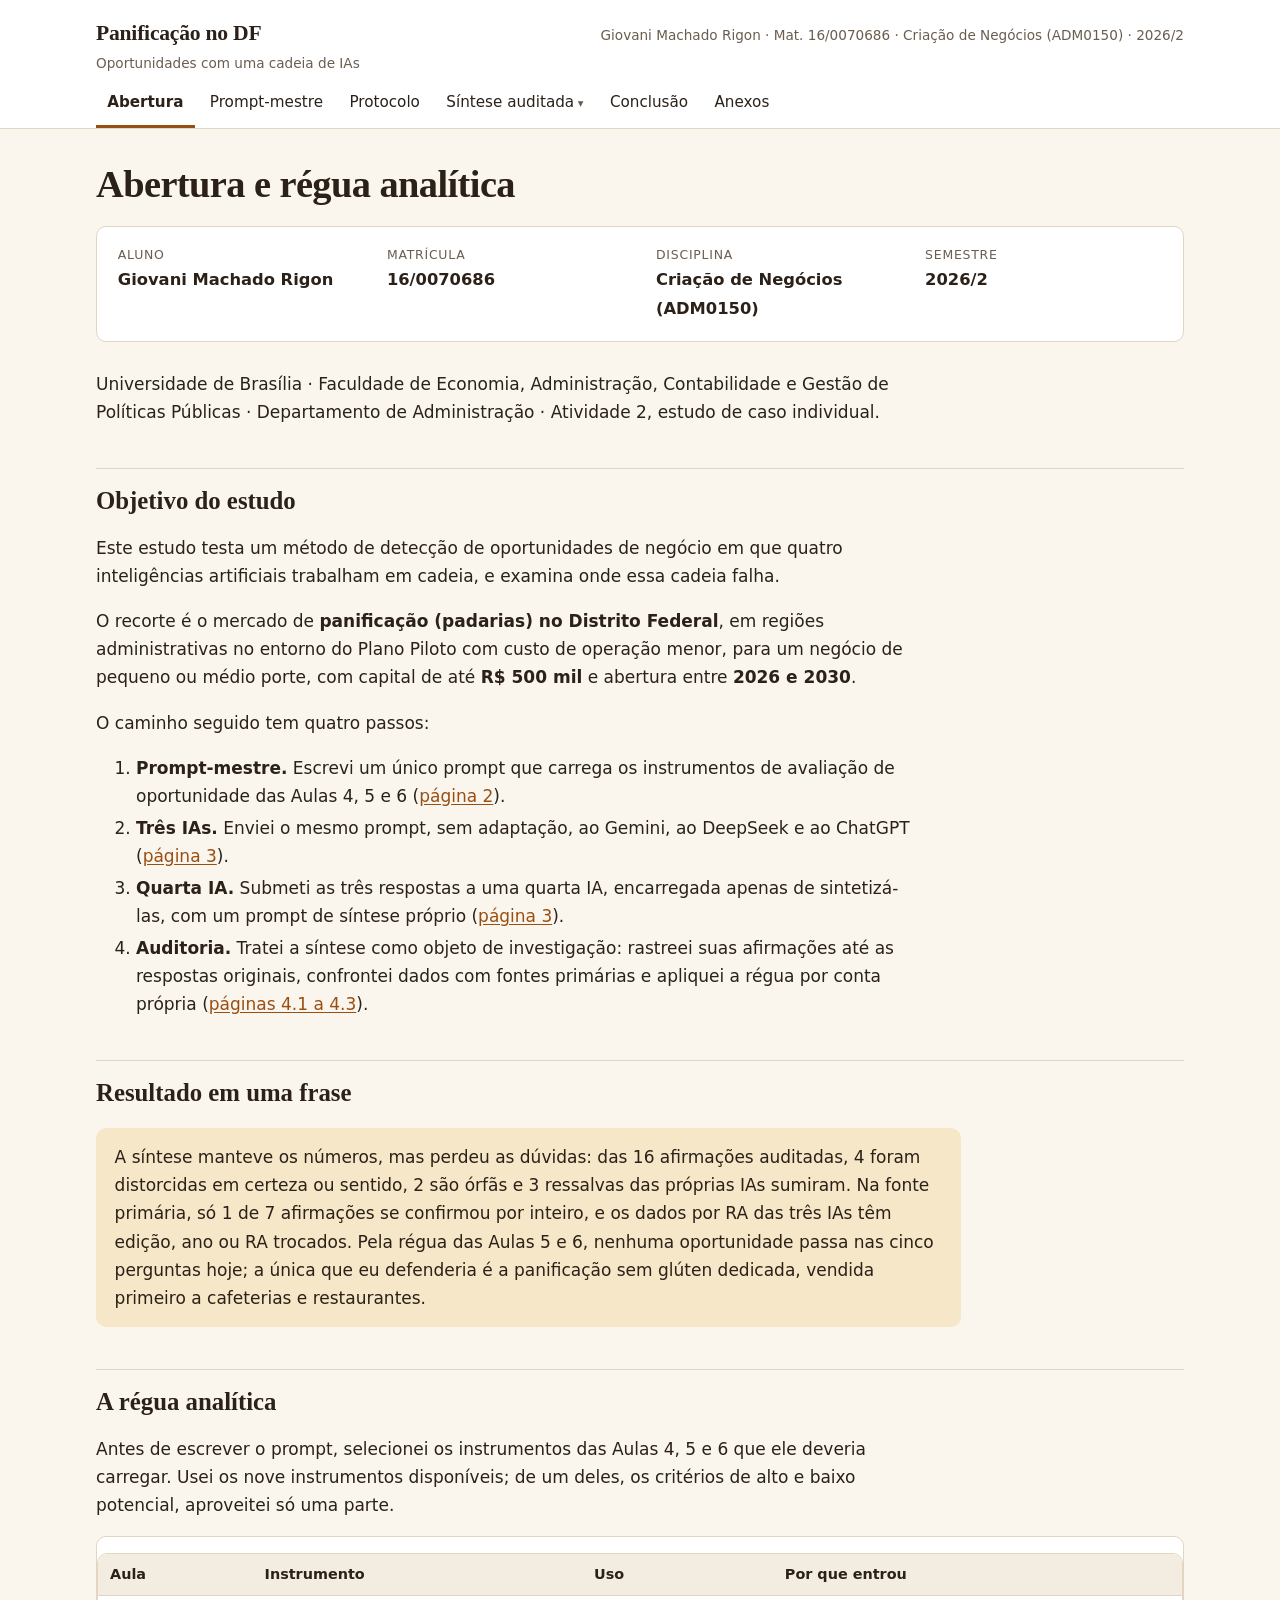
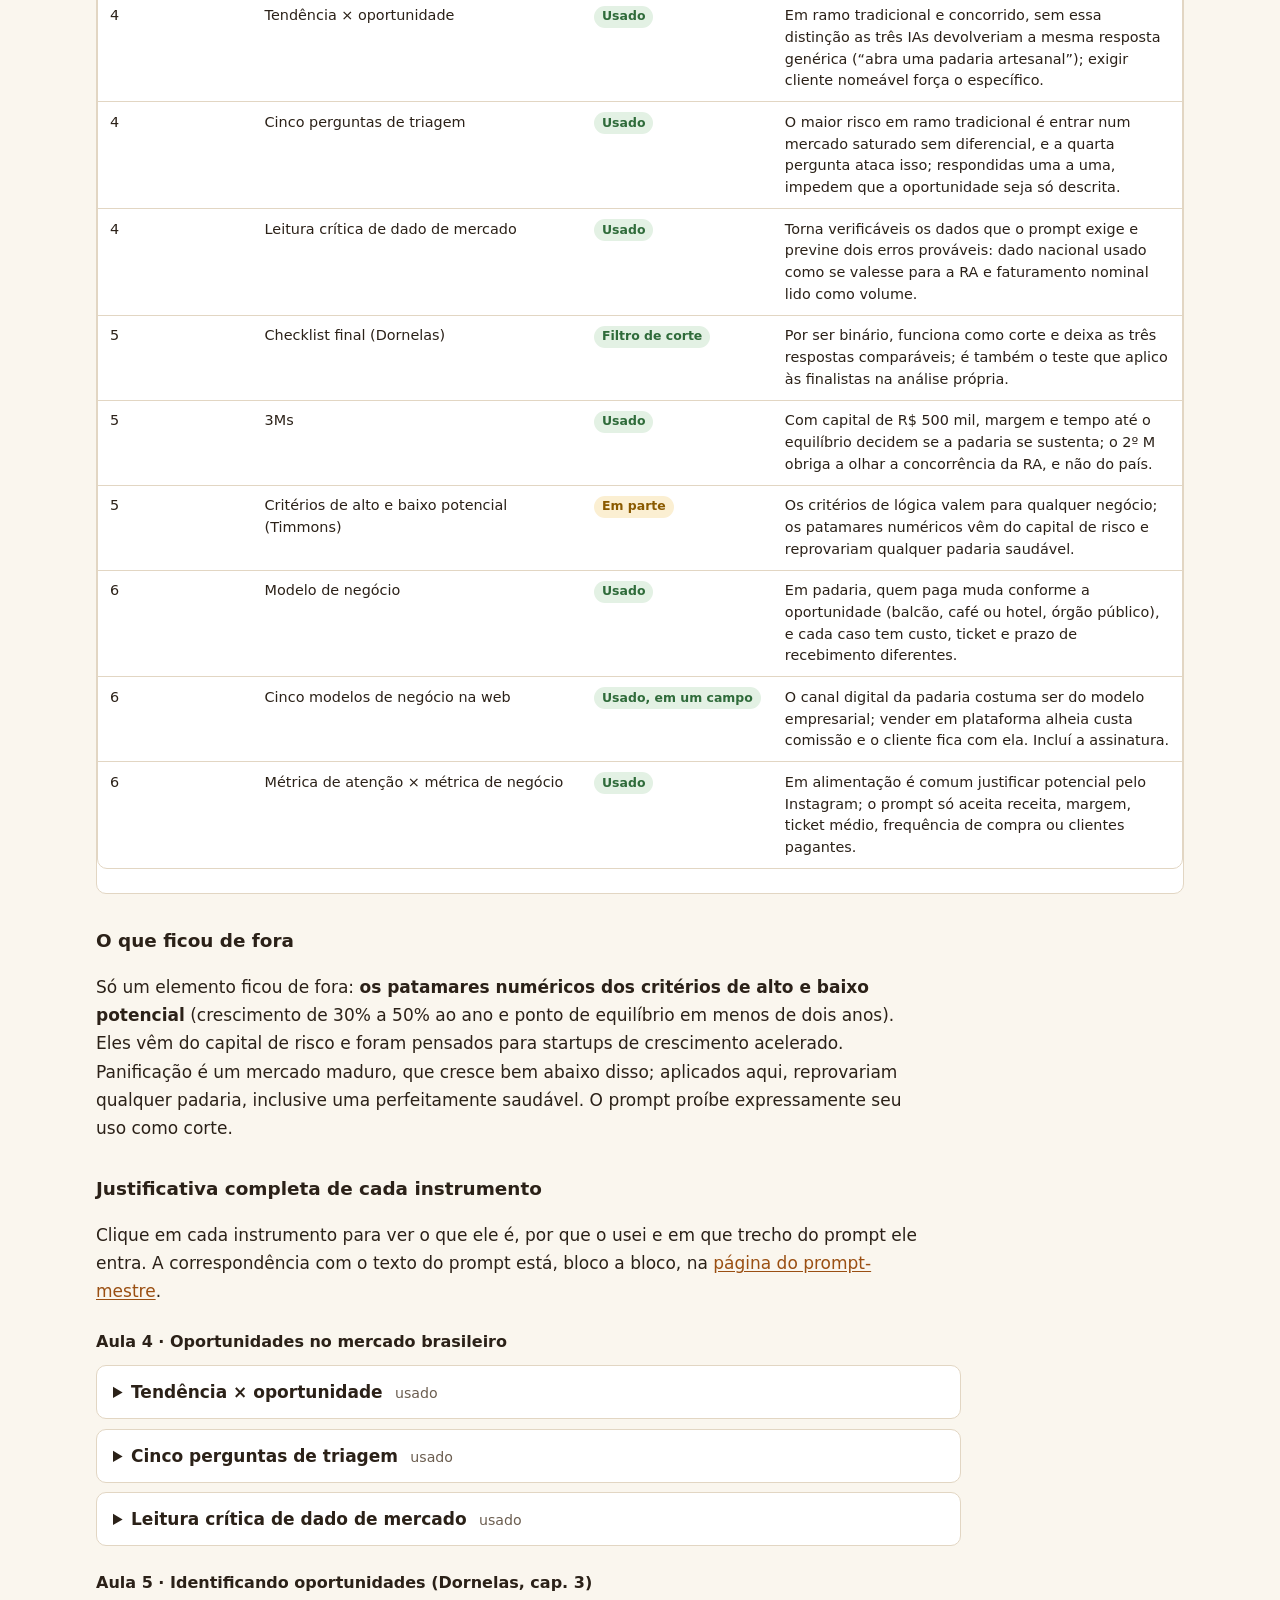
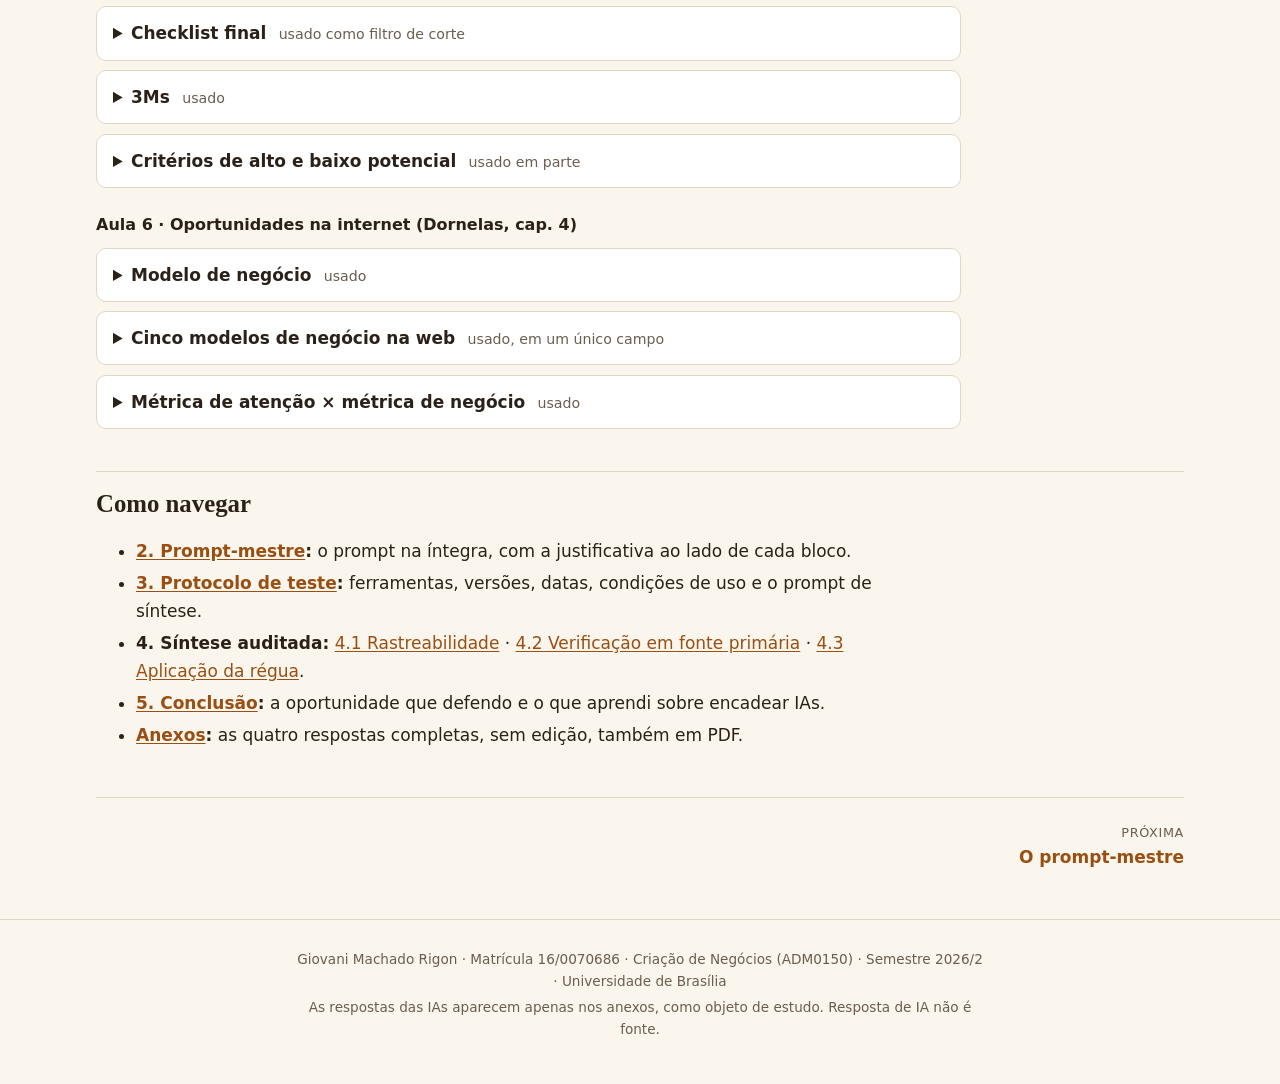
==== index.html @ 4f3c661a "Cria site do estudo de caso: panificação no DF com cadeia de IAs Site estático multipágina para GitH" ====
<!doctype html>
<html lang="pt-BR">
<head>
<meta charset="utf-8">
<meta name="viewport" content="width=device-width, initial-scale=1">
<title>Abertura e régua analítica · Panificação no DF</title>
<meta name="description" content="Estudo de caso de Criação de Negócios (UnB, 2026/2): detecção de oportunidades em panificação no DF com uma cadeia de quatro IAs e a auditoria da síntese.">
<link rel="icon" href="data:image/svg+xml,%3Csvg xmlns='http://www.w3.org/2000/svg' viewBox='0 0 32 32'%3E%3Cellipse cx='16' cy='18' rx='13' ry='9' fill='%23b5651d'/%3E%3Cpath d='M9 14l3 6M15 12l2 7M21 13l2 6' stroke='%23f6e7c8' stroke-width='2' stroke-linecap='round'/%3E%3C/svg%3E">
<link rel="stylesheet" href="assets/estilo.css">
</head>
<body class="main">
<a class="pular" href="#conteudo">Pular para o conteúdo</a>
<header class="topo">
  <div class="topo-in">
    <a class="marca" href="index.html">
      <span class="marca-t">Panificação no DF</span>
      <span class="marca-s">Oportunidades com uma cadeia de IAs</span>
    </a>
    <p class="id-aluno">Giovani Machado Rigon · Mat. 16/0070686 · Criação de Negócios (ADM0150) · 2026/2</p>
  </div>
  <details class="menu">
    <summary>Menu</summary>
    <nav aria-label="Seções do site"><ul><li><a href="index.html" class="ativo" aria-current="page">Abertura</a></li><li><a href="prompt-mestre.html">Prompt-mestre</a></li><li><a href="protocolo.html">Protocolo</a></li><li class="grupo"><span>Síntese auditada</span><ul><li><a href="auditoria-rastreabilidade.html">Rastreabilidade</a></li><li><a href="auditoria-verificacao.html">Fontes primárias</a></li><li><a href="auditoria-regua.html">Aplicação da régua</a></li></ul></li><li><a href="conclusao.html">Conclusão</a></li><li><a href="anexos.html">Anexos</a></li></ul></nav>
  </details>
  <nav class="menu-largo" aria-label="Seções do site"><ul><li><a href="index.html" class="ativo" aria-current="page">Abertura</a></li><li><a href="prompt-mestre.html">Prompt-mestre</a></li><li><a href="protocolo.html">Protocolo</a></li><li class="grupo"><span>Síntese auditada</span><ul><li><a href="auditoria-rastreabilidade.html">Rastreabilidade</a></li><li><a href="auditoria-verificacao.html">Fontes primárias</a></li><li><a href="auditoria-regua.html">Aplicação da régua</a></li></ul></li><li><a href="conclusao.html">Conclusão</a></li><li><a href="anexos.html">Anexos</a></li></ul></nav>
</header>
<main id="conteudo">
<article class="conteudo">
<h1>Abertura e régua analítica</h1>
<div class="ident">
<p>
<span>Aluno</span><strong>Giovani Machado Rigon</strong>
</p>
<p>
<span>Matrícula</span><strong>16/0070686</strong>
</p>
<p>
<span>Disciplina</span><strong>Criação de Negócios (ADM0150)</strong>
</p>
<p>
<span>Semestre</span><strong>2026/2</strong>
</p>
</div>
<p>Universidade de Brasília · Faculdade de Economia, Administração, Contabilidade e Gestão de Políticas Públicas · Departamento de Administração · Atividade 2, estudo de caso individual.</p>
<h2 id="objetivo-do-estudo">Objetivo do estudo</h2>
<p>Este estudo testa um método de detecção de oportunidades de negócio em que quatro inteligências artificiais trabalham em cadeia, e examina onde essa cadeia falha.</p>
<p>O recorte é o mercado de <strong>panificação (padarias) no Distrito Federal</strong>, em regiões administrativas no entorno do Plano Piloto com custo de operação menor, para um negócio de pequeno ou médio porte, com capital de até <strong>R$ 500 mil</strong> e abertura entre <strong>2026 e 2030</strong>.</p>
<p>O caminho seguido tem quatro passos:</p>
<ol type="1">
<li><strong>Prompt-mestre.</strong> Escrevi um único prompt que carrega os instrumentos de avaliação de oportunidade das Aulas 4, 5 e 6 (<a href="prompt-mestre.html">página 2</a>).</li>
<li><strong>Três IAs.</strong> Enviei o mesmo prompt, sem adaptação, ao Gemini, ao DeepSeek e ao ChatGPT (<a href="protocolo.html">página 3</a>).</li>
<li><strong>Quarta IA.</strong> Submeti as três respostas a uma quarta IA, encarregada apenas de sintetizá-las, com um prompt de síntese próprio (<a href="protocolo.html#prompt-de-síntese">página 3</a>).</li>
<li><strong>Auditoria.</strong> Tratei a síntese como objeto de investigação: rastreei suas afirmações até as respostas originais, confrontei dados com fontes primárias e apliquei a régua por conta própria (<a href="auditoria-rastreabilidade.html">páginas 4.1 a 4.3</a>).</li>
</ol>
<h2 id="resultado-em-uma-frase">Resultado em uma frase</h2>
<div class="caixa destaque">
<p>A síntese manteve os números, mas perdeu as dúvidas: das 16 afirmações auditadas, 4 foram distorcidas em certeza ou sentido, 2 são órfãs e 3 ressalvas das próprias IAs sumiram. Na fonte primária, só 1 de 7 afirmações se confirmou por inteiro, e os dados por RA das três IAs têm edição, ano ou RA trocados. Pela régua das Aulas 5 e 6, nenhuma oportunidade passa nas cinco perguntas hoje; a única que eu defenderia é a panificação sem glúten dedicada, vendida primeiro a cafeterias e restaurantes.</p>
</div>
<h2 id="a-régua-analítica">A régua analítica</h2>
<p>Antes de escrever o prompt, selecionei os instrumentos das Aulas 4, 5 e 6 que ele deveria carregar. Usei os nove instrumentos disponíveis; de um deles, os critérios de alto e baixo potencial, aproveitei só uma parte.</p>
<div class="tabela media">
<div class="tabela"><table>
<colgroup>
<col style="width: 15%" />
<col style="width: 32%" />
<col style="width: 12%" />
<col style="width: 40%" />
</colgroup>
<thead>
<tr class="header">
<th>Aula</th>
<th>Instrumento</th>
<th>Uso</th>
<th>Por que entrou</th>
</tr>
</thead>
<tbody>
<tr class="odd">
<td>4</td>
<td>Tendência × oportunidade</td>
<td><span class="selo ok">Usado</span></td>
<td>Em ramo tradicional e concorrido, sem essa distinção as três IAs devolveriam a mesma resposta genérica (“abra uma padaria artesanal”); exigir cliente nomeável força o específico.</td>
</tr>
<tr class="even">
<td>4</td>
<td>Cinco perguntas de triagem</td>
<td><span class="selo ok">Usado</span></td>
<td>O maior risco em ramo tradicional é entrar num mercado saturado sem diferencial, e a quarta pergunta ataca isso; respondidas uma a uma, impedem que a oportunidade seja só descrita.</td>
</tr>
<tr class="odd">
<td>4</td>
<td>Leitura crítica de dado de mercado</td>
<td><span class="selo ok">Usado</span></td>
<td>Torna verificáveis os dados que o prompt exige e previne dois erros prováveis: dado nacional usado como se valesse para a RA e faturamento nominal lido como volume.</td>
</tr>
<tr class="even">
<td>5</td>
<td>Checklist final (Dornelas)</td>
<td><span class="selo ok">Filtro de corte</span></td>
<td>Por ser binário, funciona como corte e deixa as três respostas comparáveis; é também o teste que aplico às finalistas na análise própria.</td>
</tr>
<tr class="odd">
<td>5</td>
<td>3Ms</td>
<td><span class="selo ok">Usado</span></td>
<td>Com capital de R$ 500 mil, margem e tempo até o equilíbrio decidem se a padaria se sustenta; o 2º M obriga a olhar a concorrência da RA, e não do país.</td>
</tr>
<tr class="even">
<td>5</td>
<td>Critérios de alto e baixo potencial (Timmons)</td>
<td><span class="selo warn">Em parte</span></td>
<td>Os critérios de lógica valem para qualquer negócio; os patamares numéricos vêm do capital de risco e reprovariam qualquer padaria saudável.</td>
</tr>
<tr class="odd">
<td>6</td>
<td>Modelo de negócio</td>
<td><span class="selo ok">Usado</span></td>
<td>Em padaria, quem paga muda conforme a oportunidade (balcão, café ou hotel, órgão público), e cada caso tem custo, ticket e prazo de recebimento diferentes.</td>
</tr>
<tr class="even">
<td>6</td>
<td>Cinco modelos de negócio na web</td>
<td><span class="selo ok">Usado, em um campo</span></td>
<td>O canal digital da padaria costuma ser do modelo empresarial; vender em plataforma alheia custa comissão e o cliente fica com ela. Incluí a assinatura.</td>
</tr>
<tr class="odd">
<td>6</td>
<td>Métrica de atenção × métrica de negócio</td>
<td><span class="selo ok">Usado</span></td>
<td>Em alimentação é comum justificar potencial pelo Instagram; o prompt só aceita receita, margem, ticket médio, frequência de compra ou clientes pagantes.</td>
</tr>
</tbody>
</table></div>
</div>
<h3 id="o-que-ficou-de-fora">O que ficou de fora</h3>
<p>Só um elemento ficou de fora: <strong>os patamares numéricos dos critérios de alto e baixo potencial</strong> (crescimento de 30% a 50% ao ano e ponto de equilíbrio em menos de dois anos). Eles vêm do capital de risco e foram pensados para startups de crescimento acelerado. Panificação é um mercado maduro, que cresce bem abaixo disso; aplicados aqui, reprovariam qualquer padaria, inclusive uma perfeitamente saudável. O prompt proíbe expressamente seu uso como corte.</p>
<h3 id="justificativa-completa-de-cada-instrumento">Justificativa completa de cada instrumento</h3>
<p>Clique em cada instrumento para ver o que ele é, por que o usei e em que trecho do prompt ele entra. A correspondência com o texto do prompt está, bloco a bloco, na <a href="prompt-mestre.html">página do prompt-mestre</a>.</p>
<h4 id="aula-4-oportunidades-no-mercado-brasileiro">Aula 4 · Oportunidades no mercado brasileiro</h4>
<details class="instr" id="tendencia">
<summary>
Tendência × oportunidade <small>usado</small>
</summary>
<div>
<p><strong>O que é.</strong> Tendência é uma direção geral do mercado, conhecida por todos e sem dono, como “cresce o consumo de pão artesanal”. Oportunidade é um problema concreto de um cliente identificável, que ele pagaria para resolver e que o negócio resolve melhor do que quem já o atende.</p>
<p><strong>Por que usei.</strong> Padaria é um ramo tradicional, com demanda conhecida e muita concorrência. Sem essa distinção, a tendência acaba apresentada como se fosse oportunidade, e as três IAs devolveriam a mesma resposta genérica: “abra uma padaria artesanal”. Exigir um cliente nomeável força cada resposta a sair do geral para o específico.</p>
<p><strong>Onde entra.</strong> Na variável “Definição de oportunidade”, no passo 4 do processo de pensamento crítico e na seção 1 do formato, que separa as tendências das oportunidades.</p>
</div>
</details>
<details class="instr" id="cinco-perguntas">
<summary>
Cinco perguntas de triagem <small>usado</small>
</summary>
<div>
<p><strong>O que é.</strong> Cinco perguntas para testar qualquer ideia:</p>
<ol type="1">
<li>Quem exatamente tem o problema?</li>
<li>Quanto ele dói?</li>
<li>Quem paga, e com que dinheiro?</li>
<li>Por que você, e não o concorrente já estabelecido?</li>
<li>Por que agora?</li>
</ol>
<p><strong>Por que usei.</strong> Em ramo tradicional, o maior risco é entrar num mercado saturado sem nada que diferencie o negócio, e a quarta pergunta ataca isso diretamente. Respondidas uma a uma, as perguntas também impedem que a oportunidade seja apenas descrita.</p>
<p><strong>Onde entra.</strong> Cada pergunta virou um campo fixo de cada oportunidade, com a mesma redação.</p>
</div>
</details>
<details class="instr" id="leitura-critica">
<summary>
Leitura crítica de dado de mercado <small>usado</small>
</summary>
<div>
<p><strong>O que é.</strong> O hábito de perguntar, diante de qualquer número, de onde ele veio, de quando é e o que exatamente mede.</p>
<p><strong>Por que usei.</strong> O prompt pede dados reais, e esse critério os torna verificáveis. Neste recorte há dois erros prováveis:</p>
<ul>
<li>usar um dado nacional da panificação como se valesse para uma região administrativa específica do DF;</li>
<li>ler crescimento de faturamento em reais como crescimento de vendas, sem descontar a inflação.</li>
</ul>
<p>Incluí também uma saída para quando não houver dado confiável: a IA deve escrever “SEM DADO” em vez de estimar.</p>
<p><strong>Onde entra.</strong> Nas Restrições Absolutas e no campo Evidências, cuja tabela exige fonte, ano, recorte geográfico e o que o número mede.</p>
</div>
</details>
<h4 id="aula-5-identificando-oportunidades-dornelas-cap.-3">Aula 5 · Identificando oportunidades (Dornelas, cap. 3)</h4>
<details class="instr" id="checklist">
<summary>
Checklist final <small>usado como filtro de corte</small>
</summary>
<div>
<p><strong>O que é.</strong> Cinco perguntas de sim ou não:</p>
<ol type="1">
<li>Existe um problema a resolver?</li>
<li>Existe produto ou serviço que o resolva?</li>
<li>Os clientes são identificáveis com clareza?</li>
<li>Há estratégia de vendas viável em custo e retorno?</li>
<li>A janela da oportunidade está aberta?</li>
</ol>
<p><strong>Por que usei.</strong> É o critério de corte do prompt. A oportunidade que falha em qualquer pergunta não entra. Por ser binário, deixa as três respostas comparáveis. É também o teste que aplico, por conta própria, às oportunidades finalistas na análise deste trabalho. A lista de descartadas permite ver o filtro funcionando.</p>
<p><strong>Onde entra.</strong> Na variável “Critérios de corte”, no item 5 das diretrizes e nas seções 2 e 3 do formato.</p>
</div>
</details>
<details class="instr" id="3ms">
<summary>
3Ms <small>usado</small>
</summary>
<div>
<p><strong>O que é.</strong> Roteiro de análise em três etapas:</p>
<ol type="1">
<li>Demanda de mercado: quem é o cliente e como alcançá-lo.</li>
<li>Tamanho e estrutura do mercado: tamanho, crescimento, concorrentes e barreiras de entrada.</li>
<li>Análise de margem: quanto sobra de cada venda e quando o negócio se paga.</li>
</ol>
<p><strong>Por que usei.</strong> Com capital limitado a R$ 500 mil para ponto comercial, reforma e equipamentos, a margem e o tempo até o ponto de equilíbrio decidem se a padaria se sustenta. A etapa de tamanho e estrutura obriga a olhar a concorrência na região escolhida, e não no país.</p>
<p><strong>Onde entra.</strong> Em três campos de cada oportunidade, identificados como 1º, 2º e 3º M.</p>
</div>
</details>
<details class="instr" id="timmons">
<summary>
Critérios de alto e baixo potencial <small>usado em parte</small>
</summary>
<div>
<p><strong>O que é.</strong> Tabela adaptada de Jeffry Timmons que separa oportunidades de alto e baixo potencial. Combina dois tipos de critério:</p>
<ul>
<li>De lógica: cliente identificado, concorrência ainda não consolidada, barreiras de entrada e capital necessário.</li>
<li>Patamares numéricos: crescimento de 30% a 50% ao ano e ponto de equilíbrio em menos de dois anos.</li>
</ul>
<p><strong>Por que usei só uma parte.</strong> Os patamares numéricos vêm do capital de risco e foram pensados para startups de crescimento acelerado. Panificação é um mercado maduro, que cresce bem abaixo disso. Aplicados aqui, reprovariam qualquer padaria, inclusive uma perfeitamente saudável. Mantive os critérios de lógica, que valem para qualquer negócio. Os patamares numéricos são o único elemento que deixei de fora, e o prompt proíbe expressamente seu uso como corte.</p>
<p><strong>Onde entra.</strong> Na variável “Critérios de potencial”.</p>
</div>
</details>
<h4 id="aula-6-oportunidades-na-internet-dornelas-cap.-4">Aula 6 · Oportunidades na internet (Dornelas, cap. 4)</h4>
<details class="instr" id="modelo-negocio">
<summary>
Modelo de negócio <small>usado</small>
</summary>
<div>
<p><strong>O que é.</strong> A descrição de como a empresa gera receita e de quais custos e investimentos isso exige.</p>
<p><strong>Por que usei.</strong> Em padaria, quem paga muda conforme a oportunidade. Pode ser o consumidor no balcão, um café ou hotel que compra para revender (venda entre empresas, ou B2B) ou um órgão público por contrato. Cada caso tem custo, ticket e prazo de recebimento diferentes. Exigir quem paga, por quê e a que custo impede que a oportunidade fique só na ideia.</p>
<p><strong>Onde entra.</strong> Campo próprio em cada oportunidade.</p>
</div>
</details>
<details class="instr" id="modelos-web">
<summary>
Cinco modelos de negócio na web <small>usado, em um único campo</small>
</summary>
<div>
<p><strong>O que é.</strong> Classificação das formas de ganhar dinheiro na internet: intermediação, propaganda, mercado virtual, empresarial e redes sociais. No modelo empresarial, um negócio do mundo físico usa a internet para vender mais ou gastar menos, como o restaurante que entra num aplicativo de entrega ou a pequena empresa que vende pelo WhatsApp.</p>
<p><strong>Por que usei.</strong> Padaria é negócio físico, mas quase sempre tem canal digital, e esse canal costuma ser do modelo empresarial. Vender dentro da plataforma de outra empresa tem dois custos: a comissão sobre cada pedido e o fato de o cliente pertencer à plataforma, não à loja. Por isso o campo pede a comissão e quem fica com o cliente. Incluí também a assinatura como opção, por exemplo entrega recorrente de pão ou café da manhã, por ser um modelo que a classificação original não previa.</p>
<p><strong>Onde entra.</strong> No campo “Canal digital”, que aceita “não se aplica” quando não houver componente digital.</p>
</div>
</details>
<details class="instr" id="metrica">
<summary>
Métrica de atenção × métrica de negócio <small>usado</small>
</summary>
<div>
<p><strong>O que é.</strong> A diferença entre medir atenção (visitas, seguidores, curtidas) e medir negócio (receita, custo, lucro). A atenção só importa quando se converte em receita.</p>
<p><strong>Por que usei.</strong> Em alimentação é comum justificar o potencial de um negócio pelo sucesso no Instagram. O prompt proíbe esse argumento e só aceita receita, margem, ticket médio, frequência de compra ou clientes pagantes. Se alguma IA usar o argumento mesmo assim, isso será registrado como achado na auditoria.</p>
<p><strong>Onde entra.</strong> Em uma linha das Restrições Absolutas.</p>
</div>
</details>
<h2 id="como-navegar">Como navegar</h2>
<ul>
<li><strong><a href="prompt-mestre.html">2. Prompt-mestre</a>:</strong> o prompt na íntegra, com a justificativa ao lado de cada bloco.</li>
<li><strong><a href="protocolo.html">3. Protocolo de teste</a>:</strong> ferramentas, versões, datas, condições de uso e o prompt de síntese.</li>
<li><strong>4. Síntese auditada:</strong> <a href="auditoria-rastreabilidade.html">4.1 Rastreabilidade</a> · <a href="auditoria-verificacao.html">4.2 Verificação em fonte primária</a> · <a href="auditoria-regua.html">4.3 Aplicação da régua</a>.</li>
<li><strong><a href="conclusao.html">5. Conclusão</a>:</strong> a oportunidade que defendo e o que aprendi sobre encadear IAs.</li>
<li><strong><a href="anexos.html">Anexos</a>:</strong> as quatro respostas completas, sem edição, também em PDF.</li>
</ul>

</article>
<nav class="pager" aria-label="Paginação"><span></span><a class="prox" href="prompt-mestre.html"><small>Próxima</small>O prompt-mestre</a></nav>
</main>
<footer class="rodape">
  <p>Giovani Machado Rigon · Matrícula 16/0070686 · Criação de Negócios (ADM0150) · Semestre 2026/2 · Universidade de Brasília</p>
  <p>As respostas das IAs aparecem apenas nos anexos, como objeto de estudo. Resposta de IA não é fonte.</p>
</footer>
</body>
</html>
---- assets/estilo.css ----
:root {
  --bg: #faf6ee;
  --surface: #ffffff;
  --surface-2: #f3ece0;
  --text: #2b2118;
  --muted: #6b5d4f;
  --line: #e2d6c3;
  --accent: #9a4f12;
  --accent-soft: #f6e7c8;
  --ok: #2f6b3a;
  --ok-bg: #e3f1e4;
  --warn: #8a5a00;
  --warn-bg: #fbefd2;
  --bad: #9b2c2c;
  --bad-bg: #f8e1df;
  --info: #31507a;
  --info-bg: #e2eaf5;
  --mark: #ffe58a;
  --code-bg: #f5efe4;
  --radius: 10px;
  --font: system-ui, -apple-system, "Segoe UI", Roboto, "Helvetica Neue", Arial, sans-serif;
  --serif: Georgia, "Iowan Old Style", "Times New Roman", serif;
  --mono: ui-monospace, "SFMono-Regular", Menlo, Consolas, "Liberation Mono", monospace;
  color-scheme: light;
}

@media (prefers-color-scheme: dark) {
  :root:not([data-theme="light"]) {
    --bg: #1b1713;
    --surface: #241f1a;
    --surface-2: #2d2721;
    --text: #efe7da;
    --muted: #b6a896;
    --line: #3e362d;
    --accent: #e3a35f;
    --accent-soft: #3a2c1c;
    --ok: #8fd19b;
    --ok-bg: #1f3324;
    --warn: #f1c46b;
    --warn-bg: #3a2f17;
    --bad: #f0a097;
    --bad-bg: #3b2220;
    --info: #9fbbe6;
    --info-bg: #1f2a3b;
    --mark: #6b5a12;
    --code-bg: #211c17;
    color-scheme: dark;
  }
}
:root[data-theme="dark"] {
  --bg: #1b1713; --surface: #241f1a; --surface-2: #2d2721; --text: #efe7da; --muted: #b6a896;
  --line: #3e362d; --accent: #e3a35f; --accent-soft: #3a2c1c; --ok: #8fd19b; --ok-bg: #1f3324;
  --warn: #f1c46b; --warn-bg: #3a2f17; --bad: #f0a097; --bad-bg: #3b2220; --info: #9fbbe6;
  --info-bg: #1f2a3b; --mark: #6b5a12; --code-bg: #211c17; color-scheme: dark;
}

* { box-sizing: border-box; }
html { -webkit-text-size-adjust: 100%; }
body {
  margin: 0;
  background: var(--bg);
  color: var(--text);
  font: 17px/1.65 var(--font);
  overflow-x: hidden;
}
a { color: var(--accent); text-underline-offset: 2px; }
a:hover { text-decoration-thickness: 2px; }

.pular { position: absolute; left: -999px; top: 0; background: var(--accent); color: #fff; padding: .5rem 1rem; z-index: 10; }
.pular:focus { left: 1rem; }

/* Cabeçalho */
.topo { background: var(--surface); border-bottom: 1px solid var(--line); }
.topo-in {
  max-width: 1120px; margin: 0 auto; padding: 1rem 16px .4rem;
  display: flex; flex-wrap: wrap; align-items: baseline; justify-content: space-between; gap: .3rem 1.5rem;
}
.marca { text-decoration: none; color: var(--text); display: flex; flex-direction: column; }
.marca-t { font-family: var(--serif); font-size: 1.35rem; font-weight: 700; letter-spacing: -.01em; }
.marca-s { color: var(--muted); font-size: .85rem; }
.id-aluno { margin: 0; color: var(--muted); font-size: .85rem; }

.menu-largo ul, .menu ul { list-style: none; margin: 0; padding: 0; }
.menu-largo { max-width: 1120px; margin: 0 auto; padding: 0 16px; }
.menu-largo > ul { display: flex; flex-wrap: wrap; gap: 0 .25rem; }
.menu-largo > ul > li { position: relative; }
.menu-largo a, .menu-largo .grupo > span {
  display: block; padding: .6rem .7rem; text-decoration: none; color: var(--text);
  font-size: .95rem; border-bottom: 3px solid transparent; cursor: default;
}
.menu-largo a { cursor: pointer; }
.menu-largo a:hover { color: var(--accent); }
.menu-largo a.ativo, .menu-largo .grupo.ativo > span { border-bottom-color: var(--accent); font-weight: 600; }
.menu-largo .grupo > span::after { content: " ▾"; font-size: .75em; color: var(--muted); }
.menu-largo .grupo ul {
  display: none; position: absolute; left: 0; top: 100%; z-index: 5; min-width: 15rem;
  background: var(--surface); border: 1px solid var(--line); border-radius: var(--radius);
  box-shadow: 0 8px 24px rgba(0,0,0,.12); padding: .3rem 0;
}
.menu-largo .grupo:hover ul, .menu-largo .grupo:focus-within ul { display: block; }
.menu-largo .grupo ul a { border-bottom: 0; padding: .5rem 1rem; }
.menu-largo .grupo ul a.ativo { background: var(--accent-soft); }

.menu { display: none; max-width: 1120px; margin: 0 auto; padding: 0 16px .6rem; }
.menu summary { cursor: pointer; font-weight: 600; padding: .4rem 0; color: var(--accent); }
.menu a, .menu .grupo > span { display: block; padding: .45rem 0; text-decoration: none; color: var(--text); }
.menu .grupo > span { color: var(--muted); font-size: .85rem; text-transform: uppercase; letter-spacing: .05em; padding-top: .8rem; }
.menu .grupo ul { padding-left: 1rem; border-left: 2px solid var(--line); }
.menu a.ativo { color: var(--accent); font-weight: 700; }

@media (max-width: 820px) {
  .menu-largo { display: none; }
  .menu { display: block; }
}

/* Conteúdo */
main { max-width: 1120px; margin: 0 auto; padding: 2rem 16px 3rem; }
.conteudo h1 {
  font-family: var(--serif); font-size: clamp(1.7rem, 4vw, 2.4rem); line-height: 1.2;
  margin: 0 0 1.2rem; letter-spacing: -.015em;
}
.conteudo h2 {
  font-family: var(--serif); font-size: 1.55rem; line-height: 1.3; margin: 2.6rem 0 .8rem;
  padding-top: 1rem; border-top: 1px solid var(--line);
}
.conteudo h3 { font-size: 1.15rem; margin: 2rem 0 .6rem; }
.conteudo h4 { font-size: 1rem; margin: 1.5rem 0 .4rem; }
.conteudo p, .conteudo ul, .conteudo ol, .conteudo dl { max-width: 76ch; }
.conteudo li { margin: .25rem 0; }
.conteudo blockquote {
  margin: 1.2rem 0; padding: .8rem 1.1rem; border-left: 4px solid var(--accent);
  background: var(--surface-2); border-radius: 0 var(--radius) var(--radius) 0; max-width: 76ch;
}
.conteudo blockquote p { margin: .3rem 0; }
code { font-family: var(--mono); font-size: .88em; background: var(--code-bg); padding: .1em .3em; border-radius: 4px; }
hr { border: 0; border-top: 1px solid var(--line); margin: 2rem 0; }

.lede { font-size: 1.12rem; color: var(--text); max-width: 76ch; }

/* Cartão de identificação */
.ident {
  background: var(--surface); border: 1px solid var(--line); border-radius: var(--radius);
  padding: 1.1rem 1.3rem; margin: 0 0 1.8rem; display: grid; gap: .2rem 2rem;
  grid-template-columns: repeat(auto-fit, minmax(210px, 1fr));
}
.ident p { margin: 0; }
.ident span { display: block; font-size: .78rem; text-transform: uppercase; letter-spacing: .06em; color: var(--muted); }
.ident strong { font-size: 1.02rem; }

/* Cartões de números */
.numeros { display: grid; gap: .8rem; grid-template-columns: repeat(auto-fit, minmax(160px, 1fr)); margin: 1.2rem 0 1.6rem; }
.numeros > div { background: var(--surface); border: 1px solid var(--line); border-radius: var(--radius); padding: .8rem 1rem; }
.numeros p { margin: 0; max-width: none; }
.numeros p:first-child { font-family: var(--serif); font-size: 1.9rem; font-weight: 700; line-height: 1.1; }
.numeros p:last-child { color: var(--muted); font-size: .88rem; line-height: 1.35; margin-top: .25rem; }
.numeros .ok p:first-child { color: var(--ok); }
.numeros .warn p:first-child { color: var(--warn); }
.numeros .bad p:first-child { color: var(--bad); }
.numeros .info p:first-child { color: var(--info); }

/* Tabelas */
.tabela { overflow-x: auto; margin: 1rem 0 1.5rem; border: 1px solid var(--line); border-radius: var(--radius); background: var(--surface); }
table { border-collapse: collapse; width: 100%; font-size: .9rem; line-height: 1.5; }
th, td { text-align: left; vertical-align: top; padding: .6rem .75rem; border-bottom: 1px solid var(--line); }
th { background: var(--surface-2); font-weight: 600; }
tbody tr:last-child td { border-bottom: 0; }
td p { margin: 0; }
.larga table { min-width: 860px; }
.media table { min-width: 640px; }

/* Selos */
.selo { display: inline-block; font-size: .78rem; font-weight: 600; padding: .1rem .5rem; border-radius: 999px; white-space: nowrap; }
.selo.ok { color: var(--ok); background: var(--ok-bg); }
.selo.warn { color: var(--warn); background: var(--warn-bg); }
.selo.bad { color: var(--bad); background: var(--bad-bg); }
.selo.info { color: var(--info); background: var(--info-bg); }

/* Caixas */
.caixa { border-radius: var(--radius); padding: .9rem 1.1rem; margin: 1.2rem 0; border: 1px solid var(--line); background: var(--surface); max-width: 80ch; }
.caixa > :first-child { margin-top: 0; }
.caixa > :last-child { margin-bottom: 0; }
.caixa.destaque { background: var(--accent-soft); border-color: transparent; }
.caixa.aviso { background: var(--warn-bg); border-color: transparent; }

mark.pendente { background: var(--mark); color: inherit; padding: .05em .3em; border-radius: 3px; font-weight: 600; }

/* Régua */
details.instr { background: var(--surface); border: 1px solid var(--line); border-radius: var(--radius); margin: .6rem 0; max-width: 80ch; }
details.instr summary { cursor: pointer; padding: .75rem 1rem; font-weight: 600; }
details.instr summary small { font-weight: 400; color: var(--muted); margin-left: .4rem; }
details.instr > div { padding: 0 1rem .8rem; }
details.instr[open] summary { border-bottom: 1px solid var(--line); margin-bottom: .6rem; }

/* Blocos do prompt */
.bloco {
  display: grid; grid-template-columns: minmax(0, 1.15fr) minmax(0, 1fr); gap: 0;
  border: 1px solid var(--line); border-radius: var(--radius); background: var(--surface);
  margin: 1.4rem 0; overflow: hidden;
}
.bloco-prompt { background: var(--code-bg); border-right: 1px solid var(--line); min-width: 0; }
.bloco-prompt pre { margin: 0; }
.bloco-just { padding: 1rem 1.2rem; font-size: .95rem; min-width: 0; }
.bloco-just > :first-child { margin-top: 0; }
.bloco-just h3 { margin-top: 0; font-size: 1.05rem; }
.bloco-just p, .bloco-just ul { max-width: none; }
.bloco-just .tag { display: inline-block; font-size: .75rem; font-weight: 700; text-transform: uppercase; letter-spacing: .05em; color: var(--accent); margin-bottom: .2rem; }
@media (max-width: 900px) {
  .bloco { grid-template-columns: 1fr; }
  .bloco-prompt { border-right: 0; border-bottom: 1px solid var(--line); }
}
pre.prompt, .bloco-prompt pre, pre.anexo-bruto {
  font-family: var(--mono); font-size: .82rem; line-height: 1.55; white-space: pre-wrap; word-wrap: break-word;
  overflow-wrap: anywhere; padding: 1rem 1.1rem; color: var(--text);
}
pre.prompt { background: var(--code-bg); border: 1px solid var(--line); border-radius: var(--radius); }
.bloco-prompt pre.prompt { border: 0; border-radius: 0; }
pre code { background: none; padding: 0; font-size: inherit; border-radius: 0; }
div.sourceCode, pre.sourceCode { margin: 0; background: transparent; }

/* Anexos */
pre.anexo-bruto { background: var(--surface); border: 1px solid var(--line); border-radius: var(--radius); font-size: .84rem; }
.nota-anexo { background: var(--info-bg); color: var(--text); padding: .7rem 1rem; border-radius: var(--radius); font-size: .92rem; }
.anexo-doc { background: var(--surface); border: 1px solid var(--line); border-radius: var(--radius); padding: .5rem 1.3rem 1.2rem; }
.anexo-doc h1 { font-size: 1.5rem; margin-top: 1rem; }
.lista-anexos { list-style: none; padding: 0; display: grid; gap: .7rem; max-width: 80ch; }
.lista-anexos li { background: var(--surface); border: 1px solid var(--line); border-radius: var(--radius); padding: .8rem 1rem; margin: 0; }
.lista-anexos li a { font-weight: 600; }
.lista-anexos li span { display: block; color: var(--muted); font-size: .9rem; }

/* Paginação e rodapé */
.pager { display: flex; justify-content: space-between; gap: 1rem; margin-top: 3rem; padding-top: 1.5rem; border-top: 1px solid var(--line); }
.pager a { text-decoration: none; display: flex; flex-direction: column; max-width: 48%; font-weight: 600; }
.pager a small { color: var(--muted); font-weight: 400; font-size: .8rem; text-transform: uppercase; letter-spacing: .05em; }
.pager .prox { text-align: right; margin-left: auto; }
.rodape { border-top: 1px solid var(--line); color: var(--muted); font-size: .85rem; padding: 1.5rem 16px 2.5rem; text-align: center; }
.rodape p { margin: .2rem auto; max-width: 80ch; }

@media print {
  .topo nav, .menu, .pager, .pular { display: none !important; }
  body { background: #fff; color: #000; font-size: 11pt; }
  .tabela { overflow: visible; border: 0; }
  .larga table, .media table { min-width: 0; }
}
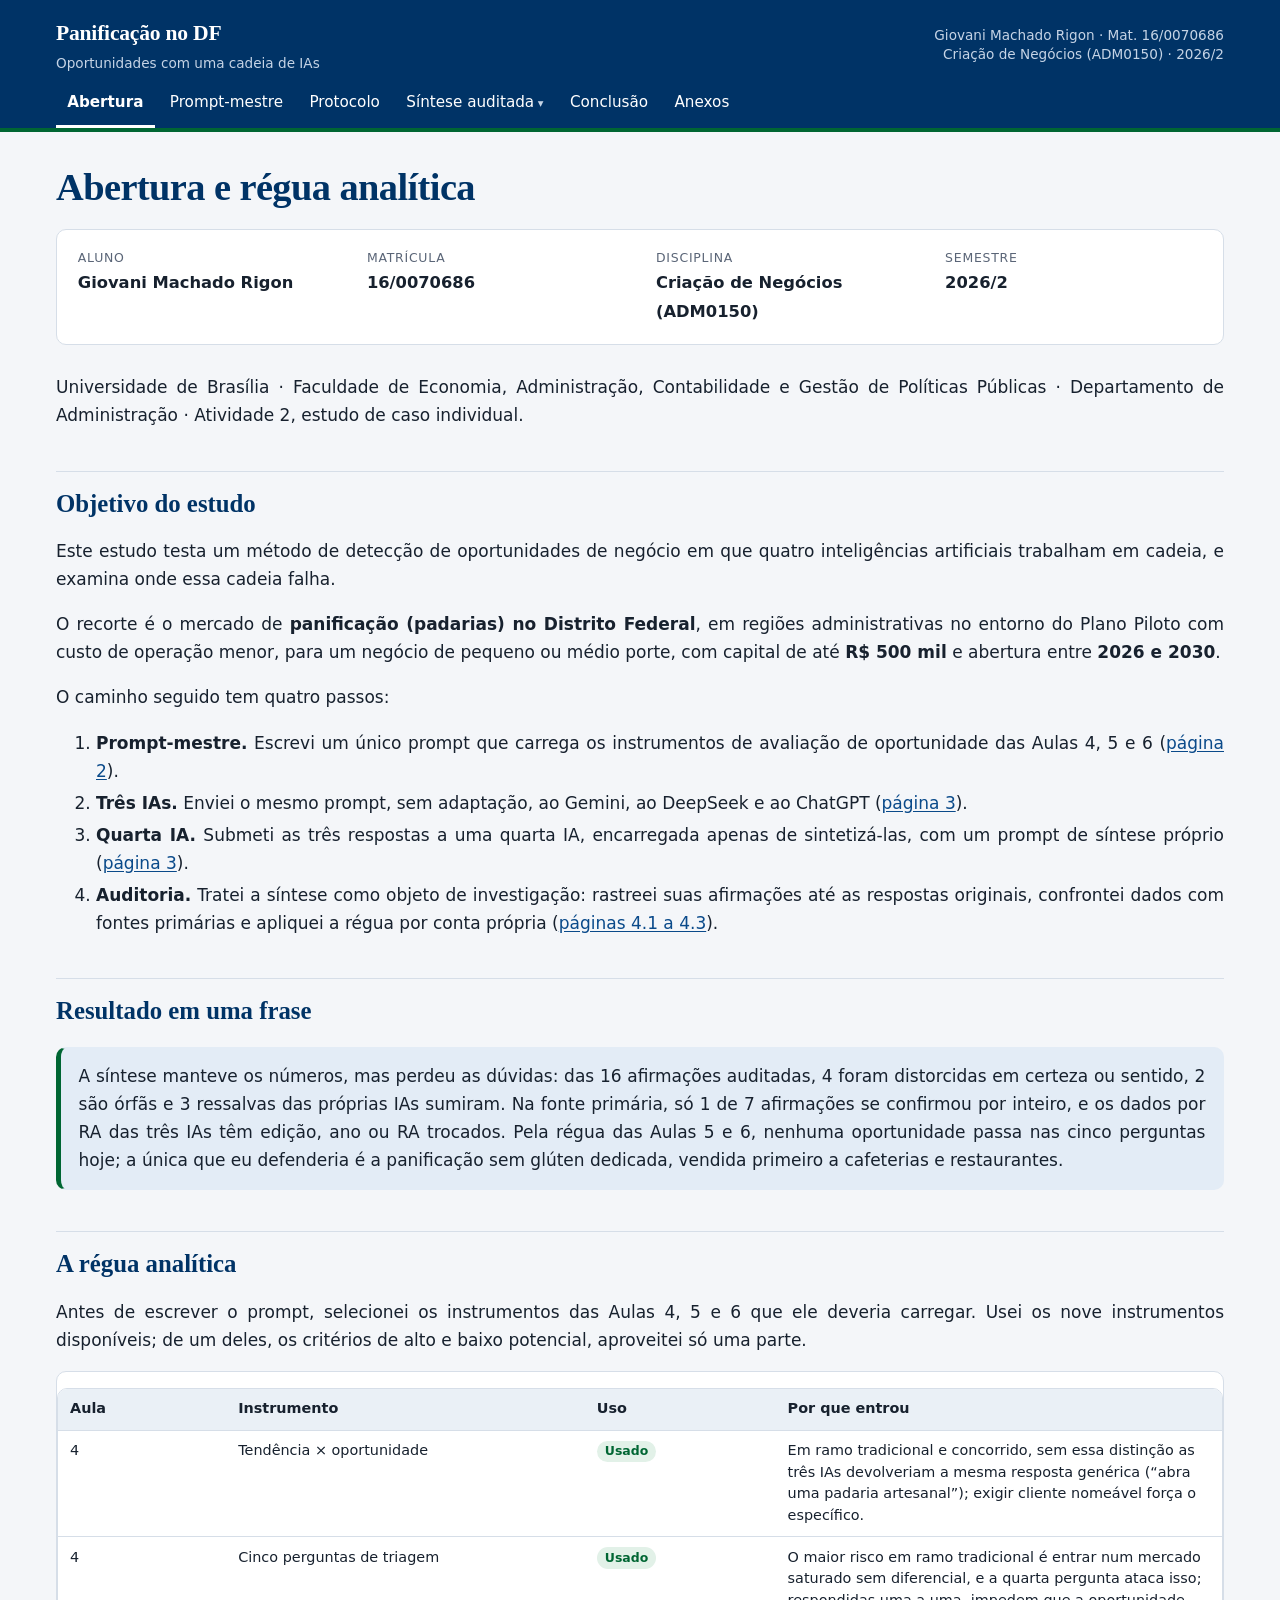
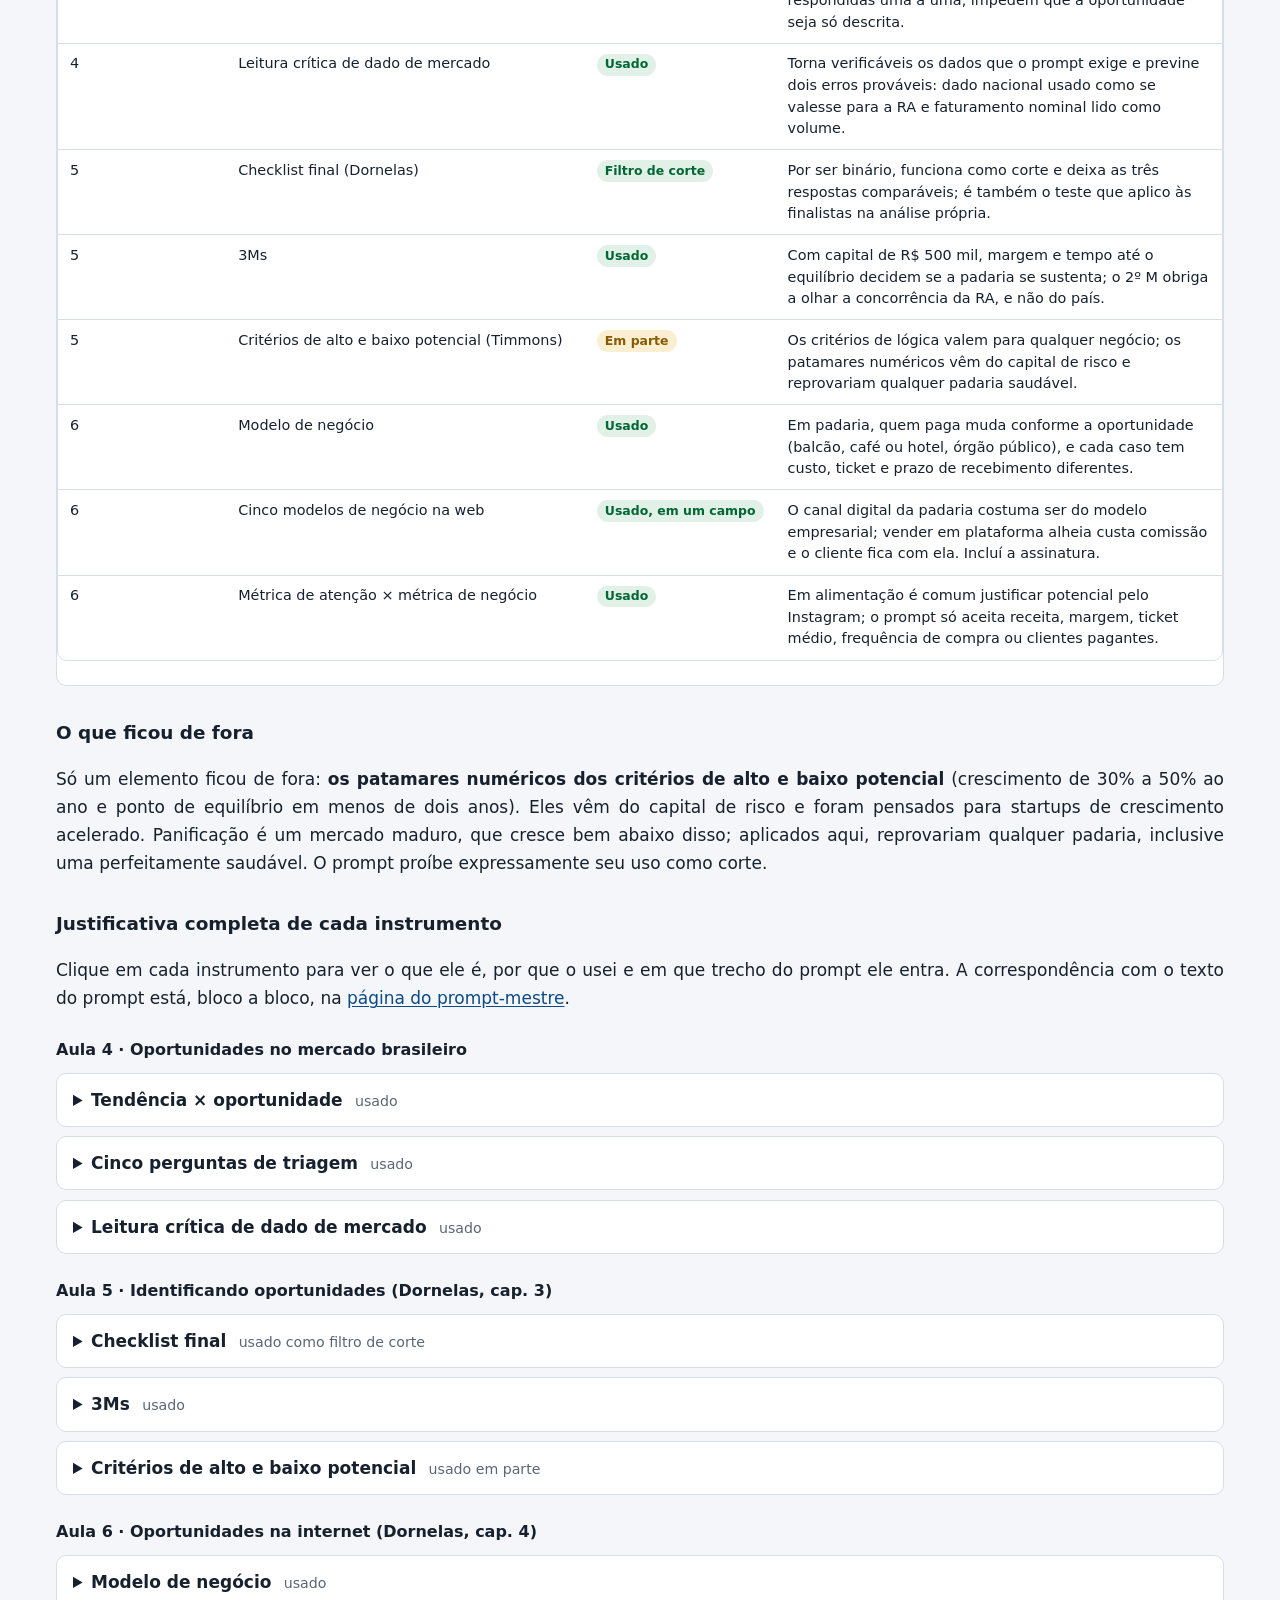
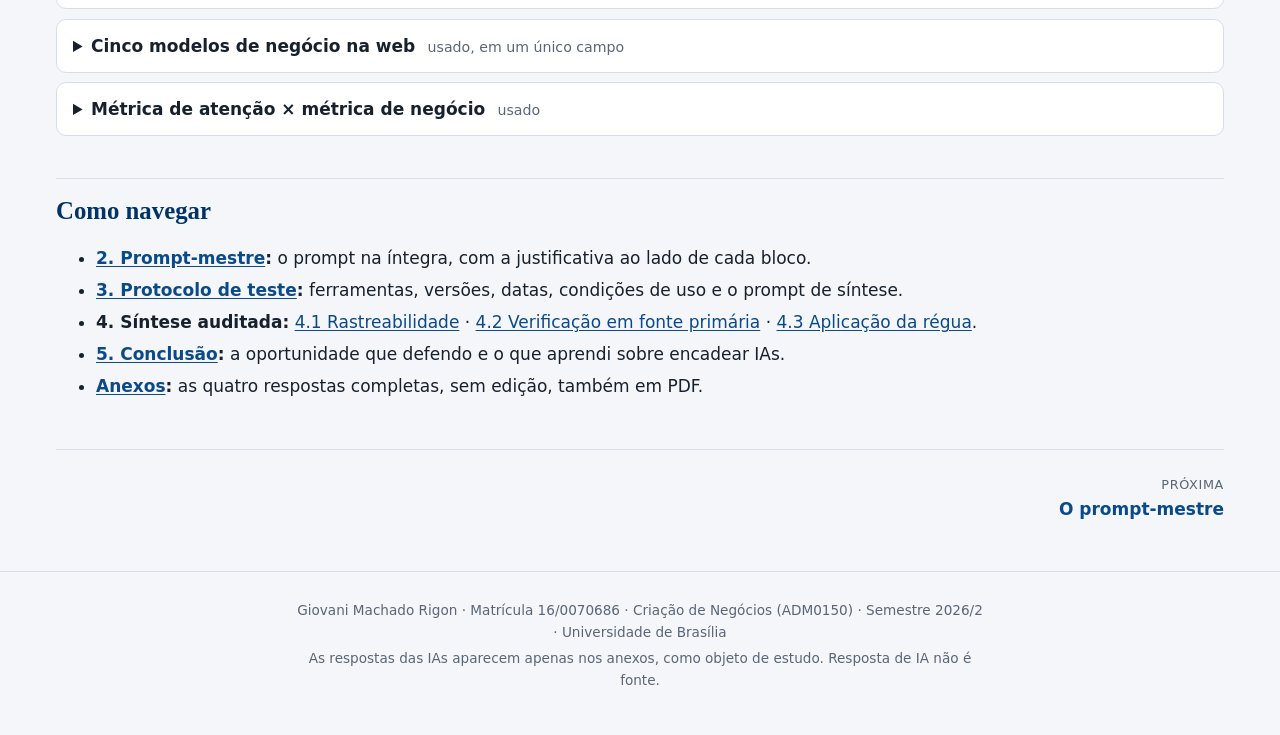
==== commit abb2aa2e: "Aplica a paleta da UnB, texto justificado em largura total e espaço para a logo Cabeçalho em azul Un" ====
--- a/index.html
+++ b/index.html
@@ -5,7 +5,7 @@
 <meta name="viewport" content="width=device-width, initial-scale=1">
 <title>Abertura e régua analítica · Panificação no DF</title>
 <meta name="description" content="Estudo de caso de Criação de Negócios (UnB, 2026/2): detecção de oportunidades em panificação no DF com uma cadeia de quatro IAs e a auditoria da síntese.">
-<link rel="icon" href="data:image/svg+xml,%3Csvg xmlns='http://www.w3.org/2000/svg' viewBox='0 0 32 32'%3E%3Cellipse cx='16' cy='18' rx='13' ry='9' fill='%23b5651d'/%3E%3Cpath d='M9 14l3 6M15 12l2 7M21 13l2 6' stroke='%23f6e7c8' stroke-width='2' stroke-linecap='round'/%3E%3C/svg%3E">
+<link rel="icon" href="data:image/svg+xml,%3Csvg xmlns='http://www.w3.org/2000/svg' viewBox='0 0 32 32'%3E%3Cellipse cx='16' cy='18' rx='13' ry='9' fill='%23003366'/%3E%3Cpath d='M9 14l3 6M15 12l2 7M21 13l2 6' stroke='%23ffffff' stroke-width='2' stroke-linecap='round'/%3E%3C/svg%3E">
 <link rel="stylesheet" href="assets/estilo.css">
 </head>
 <body class="main">
@@ -16,7 +16,10 @@
       <span class="marca-t">Panificação no DF</span>
       <span class="marca-s">Oportunidades com uma cadeia de IAs</span>
     </a>
-    <p class="id-aluno">Giovani Machado Rigon · Mat. 16/0070686 · Criação de Negócios (ADM0150) · 2026/2</p>
+    <div class="topo-dir">
+      <p class="id-aluno">Giovani Machado Rigon · Mat. 16/0070686<br>Criação de Negócios (ADM0150) · 2026/2</p>
+      <img class="logo-unb" src="assets/logo-unb.png" alt="Universidade de Brasília" onerror="this.style.display='none'">
+    </div>
   </div>
   <details class="menu">
     <summary>Menu</summary>
--- a/assets/estilo.css
+++ b/assets/estilo.css
@@ -1,22 +1,28 @@
 :root {
-  --bg: #faf6ee;
+  --bg: #f4f6f9;
   --surface: #ffffff;
-  --surface-2: #f3ece0;
-  --text: #2b2118;
-  --muted: #6b5d4f;
-  --line: #e2d6c3;
-  --accent: #9a4f12;
-  --accent-soft: #f6e7c8;
-  --ok: #2f6b3a;
-  --ok-bg: #e3f1e4;
+  --surface-2: #eaf0f6;
+  --text: #17212e;
+  --muted: #5a6577;
+  --line: #d6dee8;
+  --accent: #003366;
+  --link: #0a4a8a;
+  --green: #006633;
+  --accent-soft: #e3ecf6;
+  --green-soft: #e2f1e8;
+  --head-bg: #003366;
+  --head-text: #ffffff;
+  --head-muted: #c5d4e6;
+  --ok: #006633;
+  --ok-bg: #e2f1e8;
   --warn: #8a5a00;
   --warn-bg: #fbefd2;
   --bad: #9b2c2c;
   --bad-bg: #f8e1df;
-  --info: #31507a;
-  --info-bg: #e2eaf5;
+  --info: #003366;
+  --info-bg: #e3ecf6;
   --mark: #ffe58a;
-  --code-bg: #f5efe4;
+  --code-bg: #eef2f7;
   --radius: 10px;
   --font: system-ui, -apple-system, "Segoe UI", Roboto, "Helvetica Neue", Arial, sans-serif;
   --serif: Georgia, "Iowan Old Style", "Times New Roman", serif;
@@ -26,32 +32,59 @@
 
 @media (prefers-color-scheme: dark) {
   :root:not([data-theme="light"]) {
-    --bg: #1b1713;
-    --surface: #241f1a;
-    --surface-2: #2d2721;
-    --text: #efe7da;
-    --muted: #b6a896;
-    --line: #3e362d;
-    --accent: #e3a35f;
-    --accent-soft: #3a2c1c;
-    --ok: #8fd19b;
-    --ok-bg: #1f3324;
+    --bg: #0c1520;
+    --surface: #13202f;
+    --surface-2: #1a2b3e;
+    --text: #e6edf5;
+    --muted: #9fb0c4;
+    --line: #26384d;
+    --accent: #8dbbe9;
+    --link: #8dbbe9;
+    --green: #5fc28a;
+    --accent-soft: #15304d;
+    --green-soft: #133626;
+    --head-bg: #072a4f;
+    --head-text: #ffffff;
+    --head-muted: #b3c6dc;
+    --ok: #7fd3a1;
+    --ok-bg: #133626;
     --warn: #f1c46b;
     --warn-bg: #3a2f17;
     --bad: #f0a097;
     --bad-bg: #3b2220;
-    --info: #9fbbe6;
-    --info-bg: #1f2a3b;
+    --info: #8dbbe9;
+    --info-bg: #15304d;
     --mark: #6b5a12;
-    --code-bg: #211c17;
+    --code-bg: #0f1a27;
     color-scheme: dark;
   }
 }
 :root[data-theme="dark"] {
-  --bg: #1b1713; --surface: #241f1a; --surface-2: #2d2721; --text: #efe7da; --muted: #b6a896;
-  --line: #3e362d; --accent: #e3a35f; --accent-soft: #3a2c1c; --ok: #8fd19b; --ok-bg: #1f3324;
-  --warn: #f1c46b; --warn-bg: #3a2f17; --bad: #f0a097; --bad-bg: #3b2220; --info: #9fbbe6;
-  --info-bg: #1f2a3b; --mark: #6b5a12; --code-bg: #211c17; color-scheme: dark;
+  --bg: #0c1520;
+  --surface: #13202f;
+  --surface-2: #1a2b3e;
+  --text: #e6edf5;
+  --muted: #9fb0c4;
+  --line: #26384d;
+  --accent: #8dbbe9;
+  --link: #8dbbe9;
+  --green: #5fc28a;
+  --accent-soft: #15304d;
+  --green-soft: #133626;
+  --head-bg: #072a4f;
+  --head-text: #ffffff;
+  --head-muted: #b3c6dc;
+  --ok: #7fd3a1;
+  --ok-bg: #133626;
+  --warn: #f1c46b;
+  --warn-bg: #3a2f17;
+  --bad: #f0a097;
+  --bad-bg: #3b2220;
+  --info: #8dbbe9;
+  --info-bg: #15304d;
+  --mark: #6b5a12;
+  --code-bg: #0f1a27;
+  color-scheme: dark;
 }
 
 * { box-sizing: border-box; }
@@ -63,50 +96,54 @@
   font: 17px/1.65 var(--font);
   overflow-x: hidden;
 }
-a { color: var(--accent); text-underline-offset: 2px; }
+a { color: var(--link); text-underline-offset: 2px; }
 a:hover { text-decoration-thickness: 2px; }
 
 .pular { position: absolute; left: -999px; top: 0; background: var(--accent); color: #fff; padding: .5rem 1rem; z-index: 10; }
 .pular:focus { left: 1rem; }
 
 /* Cabeçalho */
-.topo { background: var(--surface); border-bottom: 1px solid var(--line); }
+.topo { background: var(--head-bg); color: var(--head-text); border-bottom: 4px solid var(--green); }
 .topo-in {
-  max-width: 1120px; margin: 0 auto; padding: 1rem 16px .4rem;
-  display: flex; flex-wrap: wrap; align-items: baseline; justify-content: space-between; gap: .3rem 1.5rem;
-}
-.marca { text-decoration: none; color: var(--text); display: flex; flex-direction: column; }
+  max-width: 1200px; margin: 0 auto; padding: 1rem 16px .4rem;
+  display: flex; flex-wrap: wrap; align-items: center; justify-content: space-between; gap: .3rem 1.5rem;
+}
+.marca { text-decoration: none; color: var(--head-text); display: flex; flex-direction: column; }
 .marca-t { font-family: var(--serif); font-size: 1.35rem; font-weight: 700; letter-spacing: -.01em; }
-.marca-s { color: var(--muted); font-size: .85rem; }
-.id-aluno { margin: 0; color: var(--muted); font-size: .85rem; }
+.marca-s { color: var(--head-muted); font-size: .85rem; }
+.id-aluno { margin: 0; color: var(--head-muted); font-size: .85rem; text-align: right; line-height: 1.4; }
+.topo-dir { display: flex; align-items: center; gap: 1rem; margin-left: auto; }
+.logo-unb { display: block; height: 52px; width: auto; background: #fff; padding: 6px 10px; border-radius: 6px; }
+@media (max-width: 600px) { .logo-unb { height: 40px; } .topo-in { flex-wrap: nowrap; align-items: center; } .topo-dir .id-aluno { display: none; } }
 
 .menu-largo ul, .menu ul { list-style: none; margin: 0; padding: 0; }
-.menu-largo { max-width: 1120px; margin: 0 auto; padding: 0 16px; }
+.menu-largo { max-width: 1200px; margin: 0 auto; padding: 0 16px; }
 .menu-largo > ul { display: flex; flex-wrap: wrap; gap: 0 .25rem; }
 .menu-largo > ul > li { position: relative; }
 .menu-largo a, .menu-largo .grupo > span {
-  display: block; padding: .6rem .7rem; text-decoration: none; color: var(--text);
+  display: block; padding: .6rem .7rem; text-decoration: none; color: var(--head-text);
   font-size: .95rem; border-bottom: 3px solid transparent; cursor: default;
 }
 .menu-largo a { cursor: pointer; }
-.menu-largo a:hover { color: var(--accent); }
-.menu-largo a.ativo, .menu-largo .grupo.ativo > span { border-bottom-color: var(--accent); font-weight: 600; }
-.menu-largo .grupo > span::after { content: " ▾"; font-size: .75em; color: var(--muted); }
+.menu-largo a:hover { color: #ffffff; background: rgba(255,255,255,.08); }
+.menu-largo a.ativo, .menu-largo .grupo.ativo > span { border-bottom-color: #ffffff; font-weight: 700; }
+.menu-largo .grupo > span::after { content: " ▾"; font-size: .75em; color: var(--head-muted); }
 .menu-largo .grupo ul {
   display: none; position: absolute; left: 0; top: 100%; z-index: 5; min-width: 15rem;
   background: var(--surface); border: 1px solid var(--line); border-radius: var(--radius);
   box-shadow: 0 8px 24px rgba(0,0,0,.12); padding: .3rem 0;
 }
 .menu-largo .grupo:hover ul, .menu-largo .grupo:focus-within ul { display: block; }
-.menu-largo .grupo ul a { border-bottom: 0; padding: .5rem 1rem; }
+.menu-largo .grupo ul a { border-bottom: 0; padding: .5rem 1rem; color: var(--text); }
+.menu-largo .grupo ul a:hover { color: var(--link); background: var(--surface-2); }
 .menu-largo .grupo ul a.ativo { background: var(--accent-soft); }
 
-.menu { display: none; max-width: 1120px; margin: 0 auto; padding: 0 16px .6rem; }
-.menu summary { cursor: pointer; font-weight: 600; padding: .4rem 0; color: var(--accent); }
-.menu a, .menu .grupo > span { display: block; padding: .45rem 0; text-decoration: none; color: var(--text); }
-.menu .grupo > span { color: var(--muted); font-size: .85rem; text-transform: uppercase; letter-spacing: .05em; padding-top: .8rem; }
-.menu .grupo ul { padding-left: 1rem; border-left: 2px solid var(--line); }
-.menu a.ativo { color: var(--accent); font-weight: 700; }
+.menu { display: none; max-width: 1200px; margin: 0 auto; padding: 0 16px .6rem; }
+.menu summary { cursor: pointer; font-weight: 600; padding: .4rem 0; color: var(--head-text); }
+.menu a, .menu .grupo > span { display: block; padding: .45rem 0; text-decoration: none; color: var(--head-text); }
+.menu .grupo > span { color: var(--head-muted); font-size: .85rem; text-transform: uppercase; letter-spacing: .05em; padding-top: .8rem; }
+.menu .grupo ul { padding-left: 1rem; border-left: 2px solid var(--green); }
+.menu a.ativo { color: #ffffff; font-weight: 700; text-decoration: underline; text-decoration-color: var(--green); text-underline-offset: 4px; text-decoration-thickness: 3px; }
 
 @media (max-width: 820px) {
   .menu-largo { display: none; }
@@ -114,28 +151,29 @@
 }
 
 /* Conteúdo */
-main { max-width: 1120px; margin: 0 auto; padding: 2rem 16px 3rem; }
+main { max-width: 1200px; margin: 0 auto; padding: 2rem 16px 3rem; }
 .conteudo h1 {
   font-family: var(--serif); font-size: clamp(1.7rem, 4vw, 2.4rem); line-height: 1.2;
-  margin: 0 0 1.2rem; letter-spacing: -.015em;
+  margin: 0 0 1.2rem; letter-spacing: -.015em; color: var(--accent);
 }
 .conteudo h2 {
   font-family: var(--serif); font-size: 1.55rem; line-height: 1.3; margin: 2.6rem 0 .8rem;
-  padding-top: 1rem; border-top: 1px solid var(--line);
+  padding-top: 1rem; border-top: 1px solid var(--line); color: var(--accent);
 }
 .conteudo h3 { font-size: 1.15rem; margin: 2rem 0 .6rem; }
 .conteudo h4 { font-size: 1rem; margin: 1.5rem 0 .4rem; }
-.conteudo p, .conteudo ul, .conteudo ol, .conteudo dl { max-width: 76ch; }
+.conteudo p, .conteudo li, .conteudo blockquote, .conteudo dd { text-align: justify; hyphens: auto; -webkit-hyphens: auto; }
+.conteudo td p, .conteudo th p, .conteudo td, .conteudo th { text-align: left; hyphens: manual; }
 .conteudo li { margin: .25rem 0; }
 .conteudo blockquote {
   margin: 1.2rem 0; padding: .8rem 1.1rem; border-left: 4px solid var(--accent);
-  background: var(--surface-2); border-radius: 0 var(--radius) var(--radius) 0; max-width: 76ch;
+  background: var(--surface-2); border-radius: 0 var(--radius) var(--radius) 0;
 }
 .conteudo blockquote p { margin: .3rem 0; }
 code { font-family: var(--mono); font-size: .88em; background: var(--code-bg); padding: .1em .3em; border-radius: 4px; }
 hr { border: 0; border-top: 1px solid var(--line); margin: 2rem 0; }
 
-.lede { font-size: 1.12rem; color: var(--text); max-width: 76ch; }
+.lede { font-size: 1.12rem; color: var(--text); text-align: justify; hyphens: auto; }
 
 /* Cartão de identificação */
 .ident {
@@ -176,16 +214,16 @@
 .selo.info { color: var(--info); background: var(--info-bg); }
 
 /* Caixas */
-.caixa { border-radius: var(--radius); padding: .9rem 1.1rem; margin: 1.2rem 0; border: 1px solid var(--line); background: var(--surface); max-width: 80ch; }
+.caixa { border-radius: var(--radius); padding: .9rem 1.1rem; margin: 1.2rem 0; border: 1px solid var(--line); background: var(--surface); }
 .caixa > :first-child { margin-top: 0; }
 .caixa > :last-child { margin-bottom: 0; }
-.caixa.destaque { background: var(--accent-soft); border-color: transparent; }
+.caixa.destaque { background: var(--accent-soft); border-color: transparent; border-left: 5px solid var(--green); }
 .caixa.aviso { background: var(--warn-bg); border-color: transparent; }
 
 mark.pendente { background: var(--mark); color: inherit; padding: .05em .3em; border-radius: 3px; font-weight: 600; }
 
 /* Régua */
-details.instr { background: var(--surface); border: 1px solid var(--line); border-radius: var(--radius); margin: .6rem 0; max-width: 80ch; }
+details.instr { background: var(--surface); border: 1px solid var(--line); border-radius: var(--radius); margin: .6rem 0; }
 details.instr summary { cursor: pointer; padding: .75rem 1rem; font-weight: 600; }
 details.instr summary small { font-weight: 400; color: var(--muted); margin-left: .4rem; }
 details.instr > div { padding: 0 1rem .8rem; }
@@ -203,7 +241,7 @@
 .bloco-just > :first-child { margin-top: 0; }
 .bloco-just h3 { margin-top: 0; font-size: 1.05rem; }
 .bloco-just p, .bloco-just ul { max-width: none; }
-.bloco-just .tag { display: inline-block; font-size: .75rem; font-weight: 700; text-transform: uppercase; letter-spacing: .05em; color: var(--accent); margin-bottom: .2rem; }
+.bloco-just .tag { display: inline-block; font-size: .75rem; font-weight: 700; text-transform: uppercase; letter-spacing: .05em; color: var(--green); margin-bottom: .2rem; }
 @media (max-width: 900px) {
   .bloco { grid-template-columns: 1fr; }
   .bloco-prompt { border-right: 0; border-bottom: 1px solid var(--line); }
@@ -222,7 +260,7 @@
 .nota-anexo { background: var(--info-bg); color: var(--text); padding: .7rem 1rem; border-radius: var(--radius); font-size: .92rem; }
 .anexo-doc { background: var(--surface); border: 1px solid var(--line); border-radius: var(--radius); padding: .5rem 1.3rem 1.2rem; }
 .anexo-doc h1 { font-size: 1.5rem; margin-top: 1rem; }
-.lista-anexos { list-style: none; padding: 0; display: grid; gap: .7rem; max-width: 80ch; }
+.lista-anexos { list-style: none; padding: 0; display: grid; gap: .7rem; }
 .lista-anexos li { background: var(--surface); border: 1px solid var(--line); border-radius: var(--radius); padding: .8rem 1rem; margin: 0; }
 .lista-anexos li a { font-weight: 600; }
 .lista-anexos li span { display: block; color: var(--muted); font-size: .9rem; }
@@ -241,3 +279,6 @@
   .tabela { overflow: visible; border: 0; }
   .larga table, .media table { min-width: 0; }
 }
+
+/* Cartões curtos não usam justificado */
+.conteudo .ident p, .conteudo .numeros p, .conteudo .lista-anexos li, .conteudo .pager a { text-align: left; hyphens: manual; }
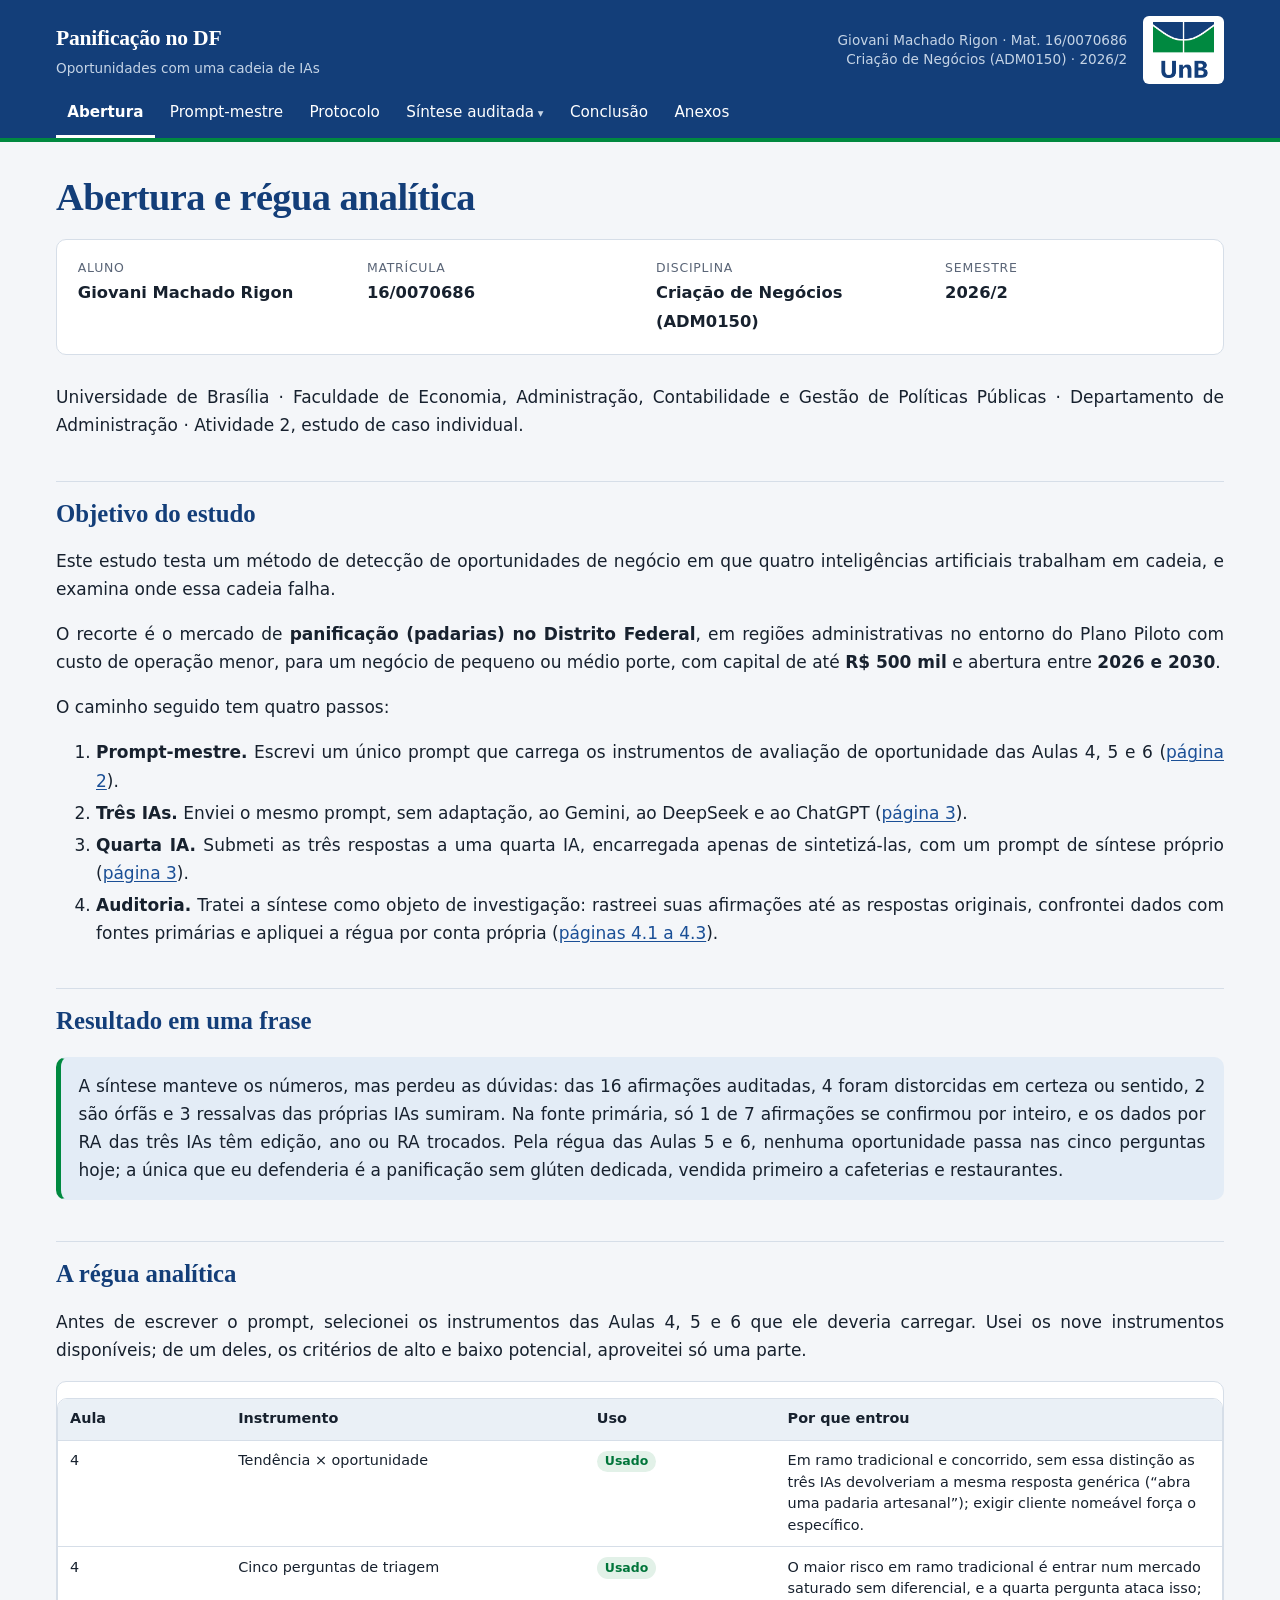
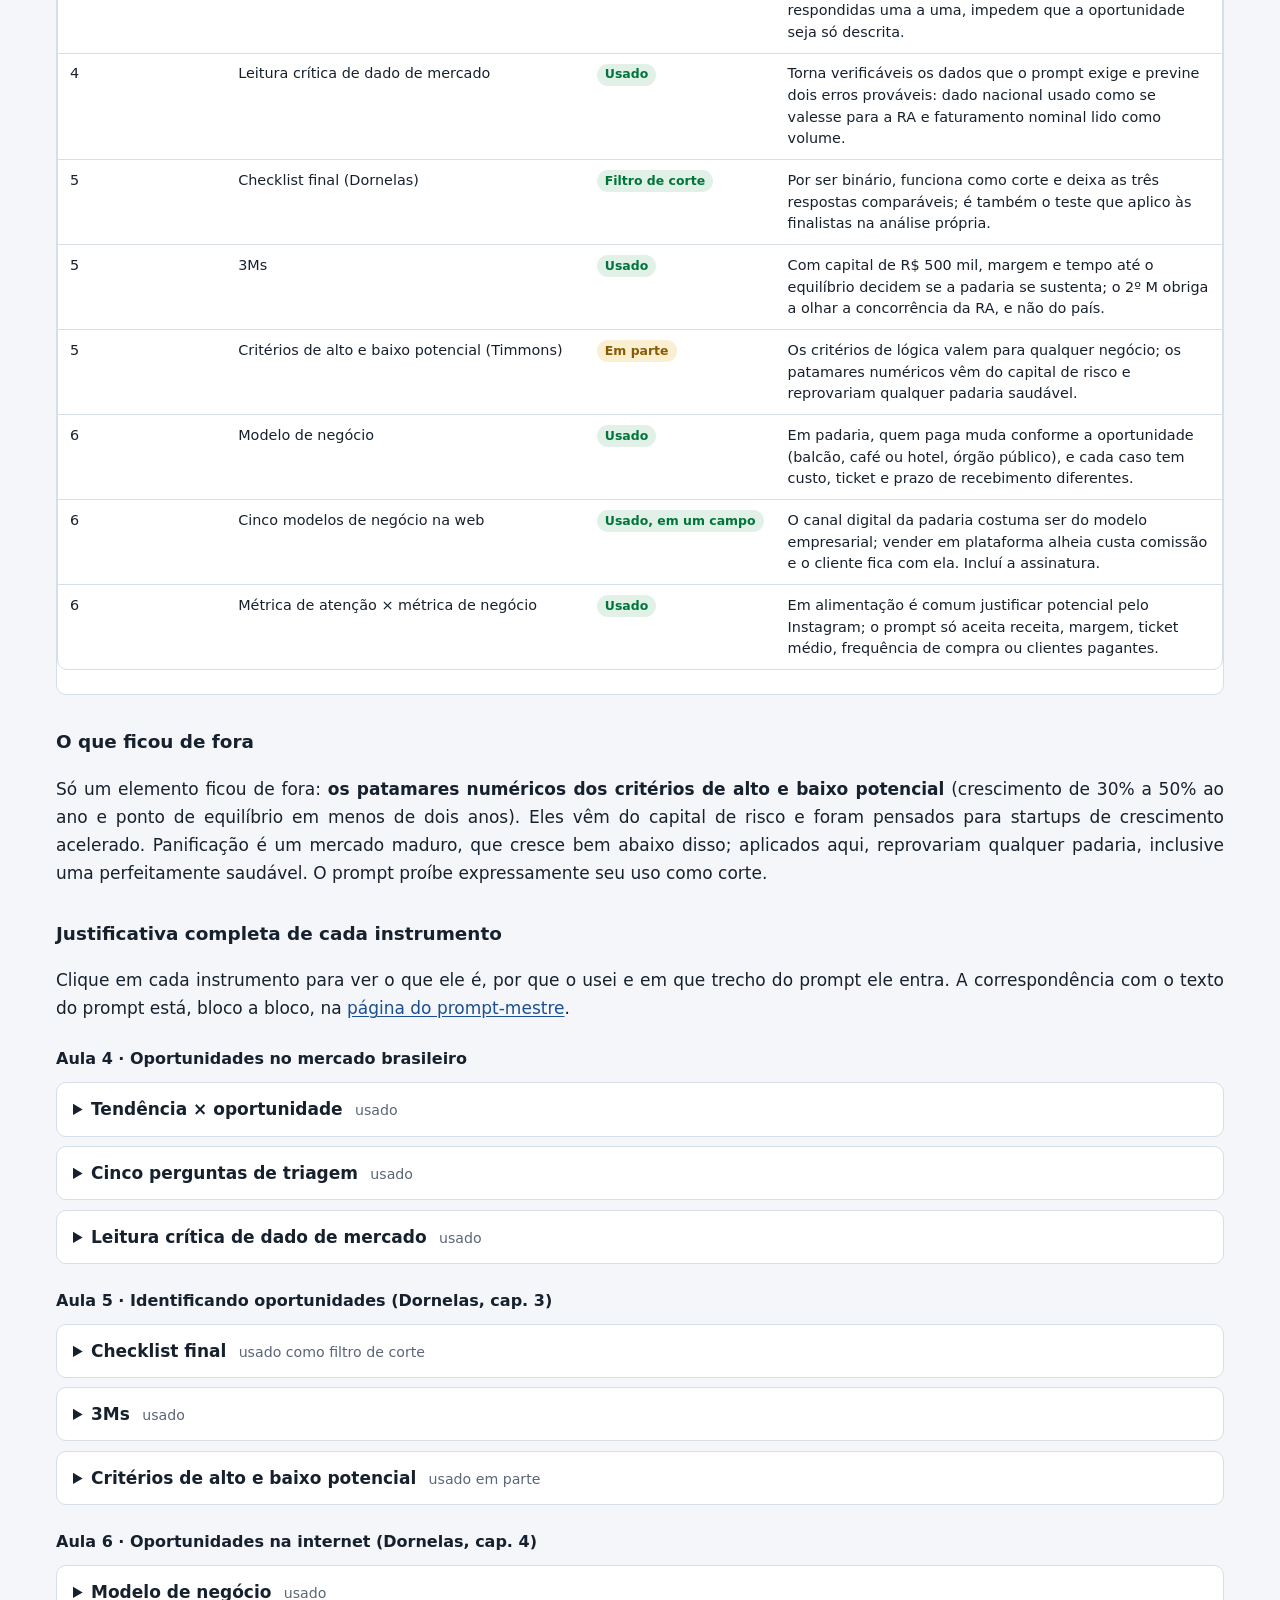
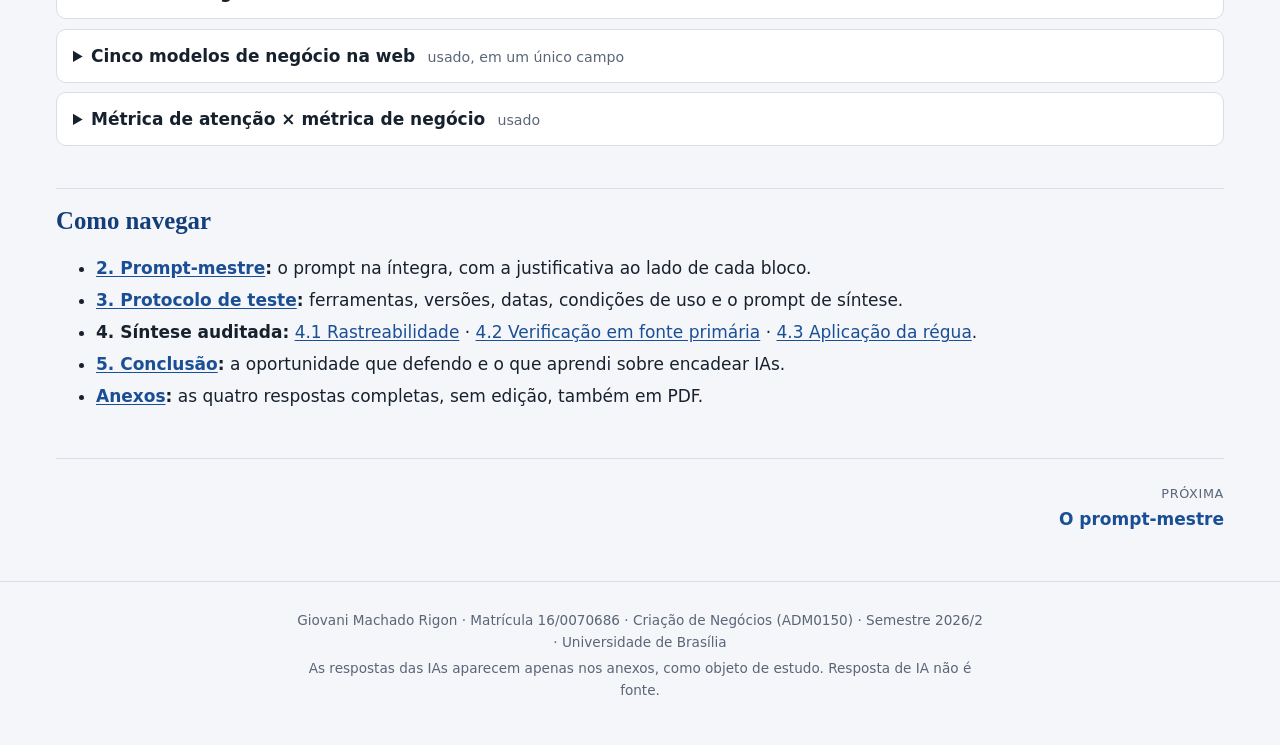
==== commit 98b2fb65: "Adiciona a logo da UnB e ajusta a paleta às cores da logo Co-Authored-By: Claude Opus 5.5 <noreply@a" ====
--- a/index.html
+++ b/index.html
@@ -5,7 +5,7 @@
 <meta name="viewport" content="width=device-width, initial-scale=1">
 <title>Abertura e régua analítica · Panificação no DF</title>
 <meta name="description" content="Estudo de caso de Criação de Negócios (UnB, 2026/2): detecção de oportunidades em panificação no DF com uma cadeia de quatro IAs e a auditoria da síntese.">
-<link rel="icon" href="data:image/svg+xml,%3Csvg xmlns='http://www.w3.org/2000/svg' viewBox='0 0 32 32'%3E%3Cellipse cx='16' cy='18' rx='13' ry='9' fill='%23003366'/%3E%3Cpath d='M9 14l3 6M15 12l2 7M21 13l2 6' stroke='%23ffffff' stroke-width='2' stroke-linecap='round'/%3E%3C/svg%3E">
+<link rel="icon" href="data:image/svg+xml,%3Csvg xmlns='http://www.w3.org/2000/svg' viewBox='0 0 32 32'%3E%3Cellipse cx='16' cy='18' rx='13' ry='9' fill='%23133e79'/%3E%3Cpath d='M9 14l3 6M15 12l2 7M21 13l2 6' stroke='%23ffffff' stroke-width='2' stroke-linecap='round'/%3E%3C/svg%3E">
 <link rel="stylesheet" href="assets/estilo.css">
 </head>
 <body class="main">
--- a/assets/estilo.css
+++ b/assets/estilo.css
@@ -5,21 +5,21 @@
   --text: #17212e;
   --muted: #5a6577;
   --line: #d6dee8;
-  --accent: #003366;
-  --link: #0a4a8a;
-  --green: #006633;
+  --accent: #133e79;
+  --link: #1a4f96;
+  --green: #008940;
   --accent-soft: #e3ecf6;
   --green-soft: #e2f1e8;
-  --head-bg: #003366;
+  --head-bg: #133e79;
   --head-text: #ffffff;
   --head-muted: #c5d4e6;
-  --ok: #006633;
+  --ok: #00753a;
   --ok-bg: #e2f1e8;
   --warn: #8a5a00;
   --warn-bg: #fbefd2;
   --bad: #9b2c2c;
   --bad-bg: #f8e1df;
-  --info: #003366;
+  --info: #133e79;
   --info-bg: #e3ecf6;
   --mark: #ffe58a;
   --code-bg: #eef2f7;
@@ -113,8 +113,8 @@
 .marca-s { color: var(--head-muted); font-size: .85rem; }
 .id-aluno { margin: 0; color: var(--head-muted); font-size: .85rem; text-align: right; line-height: 1.4; }
 .topo-dir { display: flex; align-items: center; gap: 1rem; margin-left: auto; }
-.logo-unb { display: block; height: 52px; width: auto; background: #fff; padding: 6px 10px; border-radius: 6px; }
-@media (max-width: 600px) { .logo-unb { height: 40px; } .topo-in { flex-wrap: nowrap; align-items: center; } .topo-dir .id-aluno { display: none; } }
+.logo-unb { display: block; height: 68px; width: auto; background: #fff; padding: 6px 10px; border-radius: 6px; }
+@media (max-width: 600px) { .logo-unb { height: 50px; } .topo-in { flex-wrap: nowrap; align-items: center; } .topo-dir .id-aluno { display: none; } }
 
 .menu-largo ul, .menu ul { list-style: none; margin: 0; padding: 0; }
 .menu-largo { max-width: 1200px; margin: 0 auto; padding: 0 16px; }
@@ -241,7 +241,7 @@
 .bloco-just > :first-child { margin-top: 0; }
 .bloco-just h3 { margin-top: 0; font-size: 1.05rem; }
 .bloco-just p, .bloco-just ul { max-width: none; }
-.bloco-just .tag { display: inline-block; font-size: .75rem; font-weight: 700; text-transform: uppercase; letter-spacing: .05em; color: var(--green); margin-bottom: .2rem; }
+.bloco-just .tag { display: inline-block; font-size: .75rem; font-weight: 700; text-transform: uppercase; letter-spacing: .05em; color: var(--ok); margin-bottom: .2rem; }
 @media (max-width: 900px) {
   .bloco { grid-template-columns: 1fr; }
   .bloco-prompt { border-right: 0; border-bottom: 1px solid var(--line); }
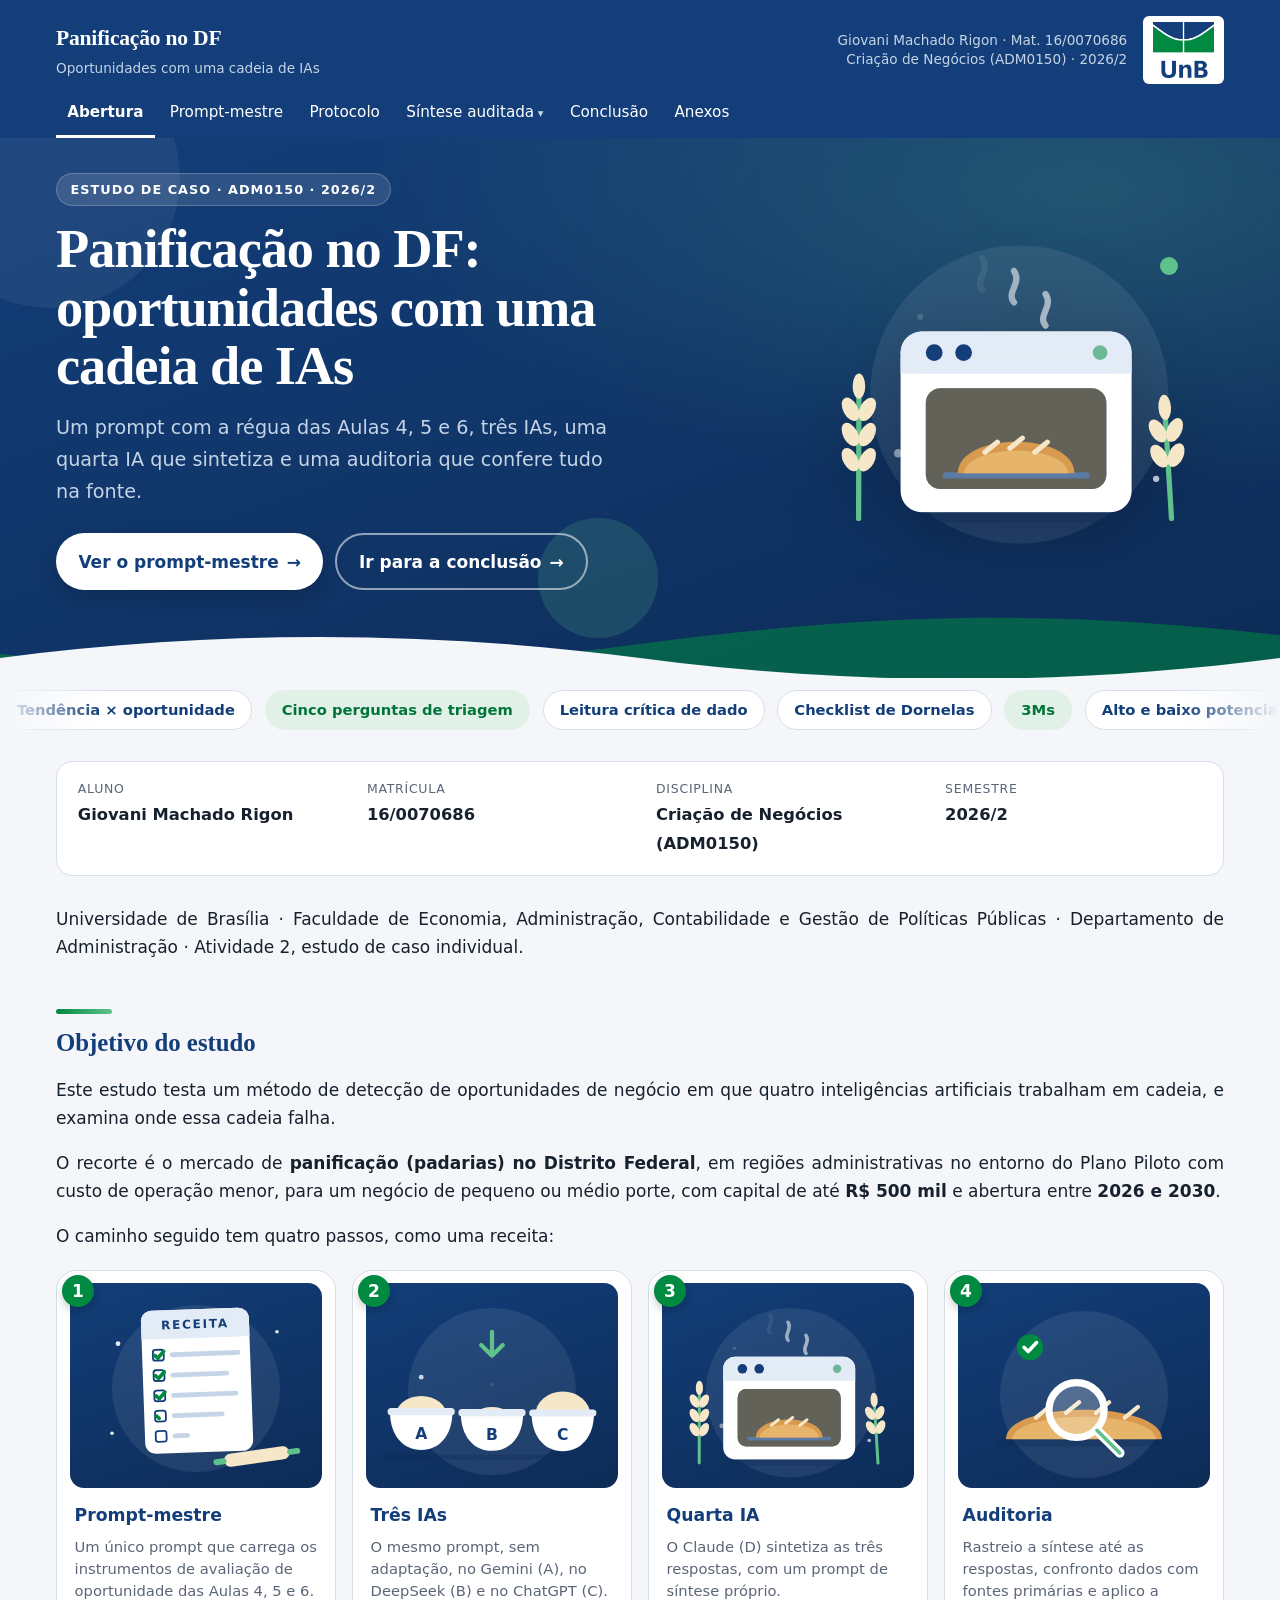
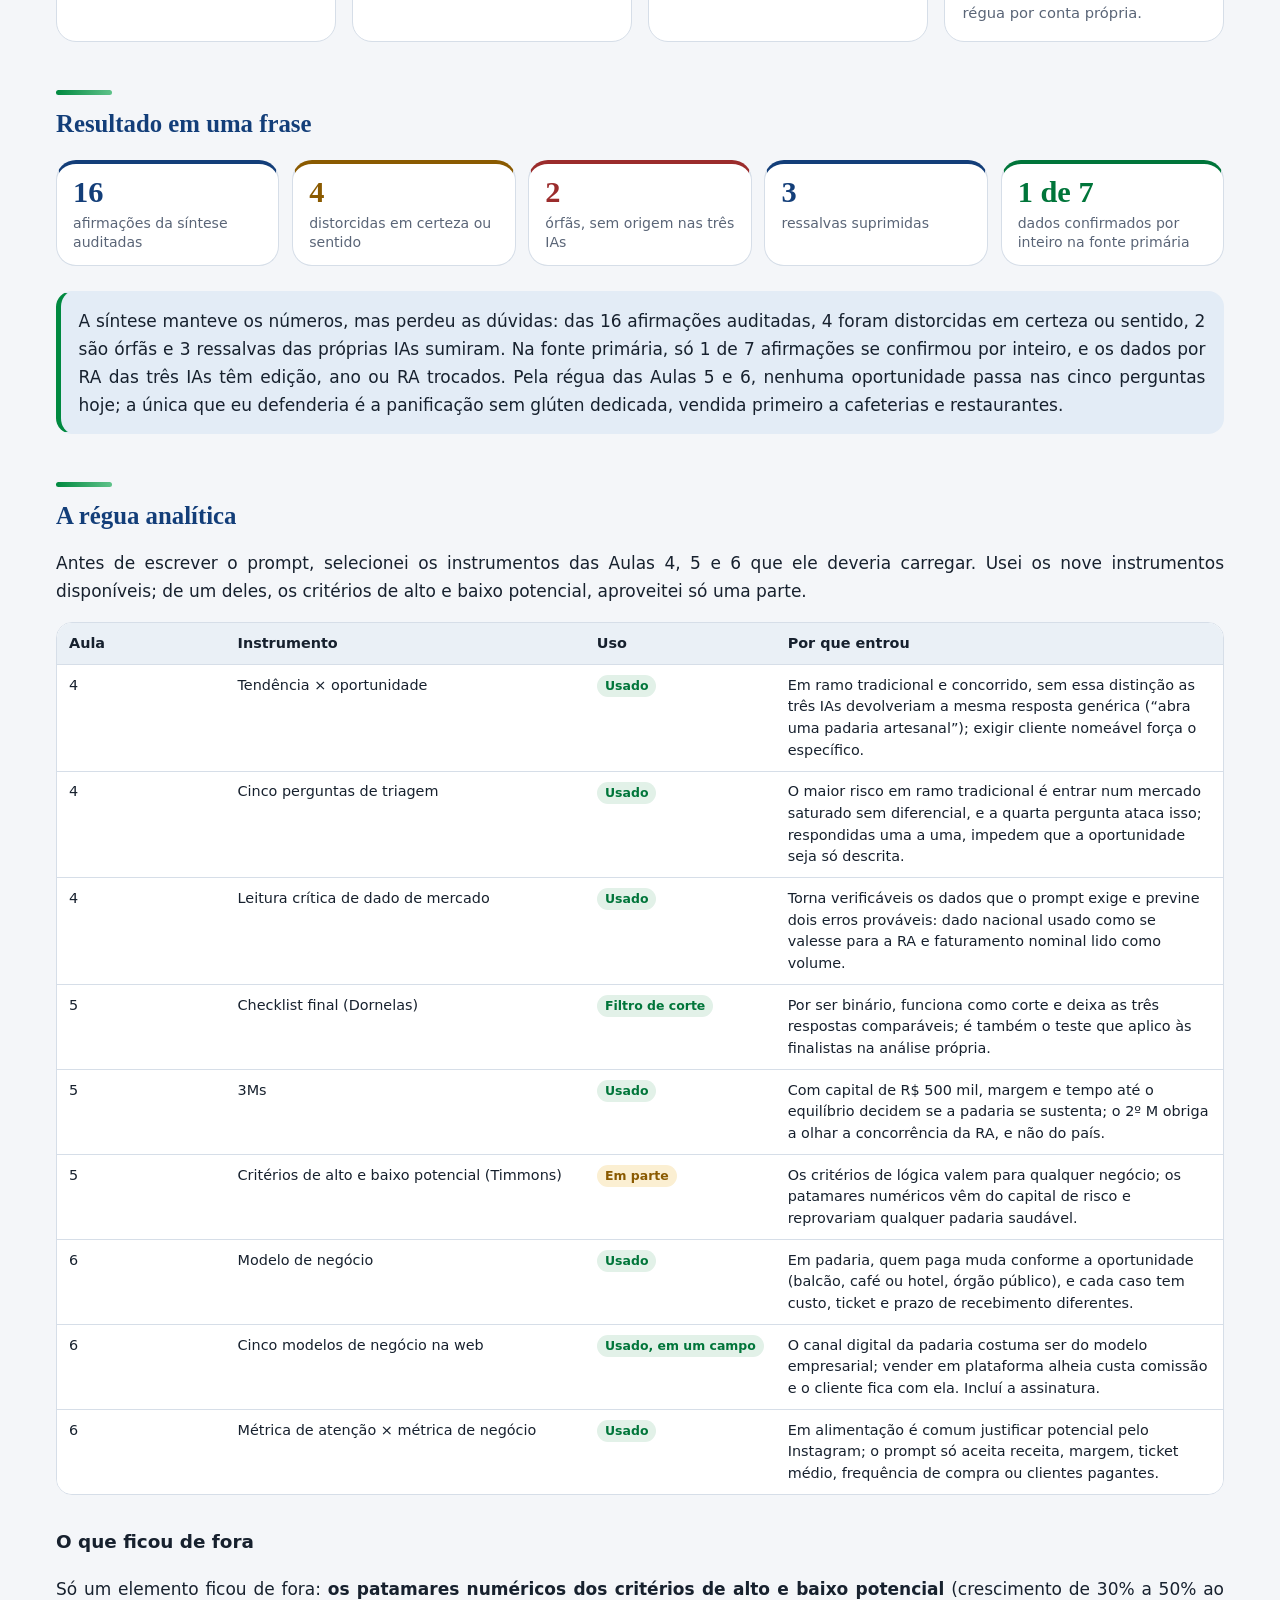
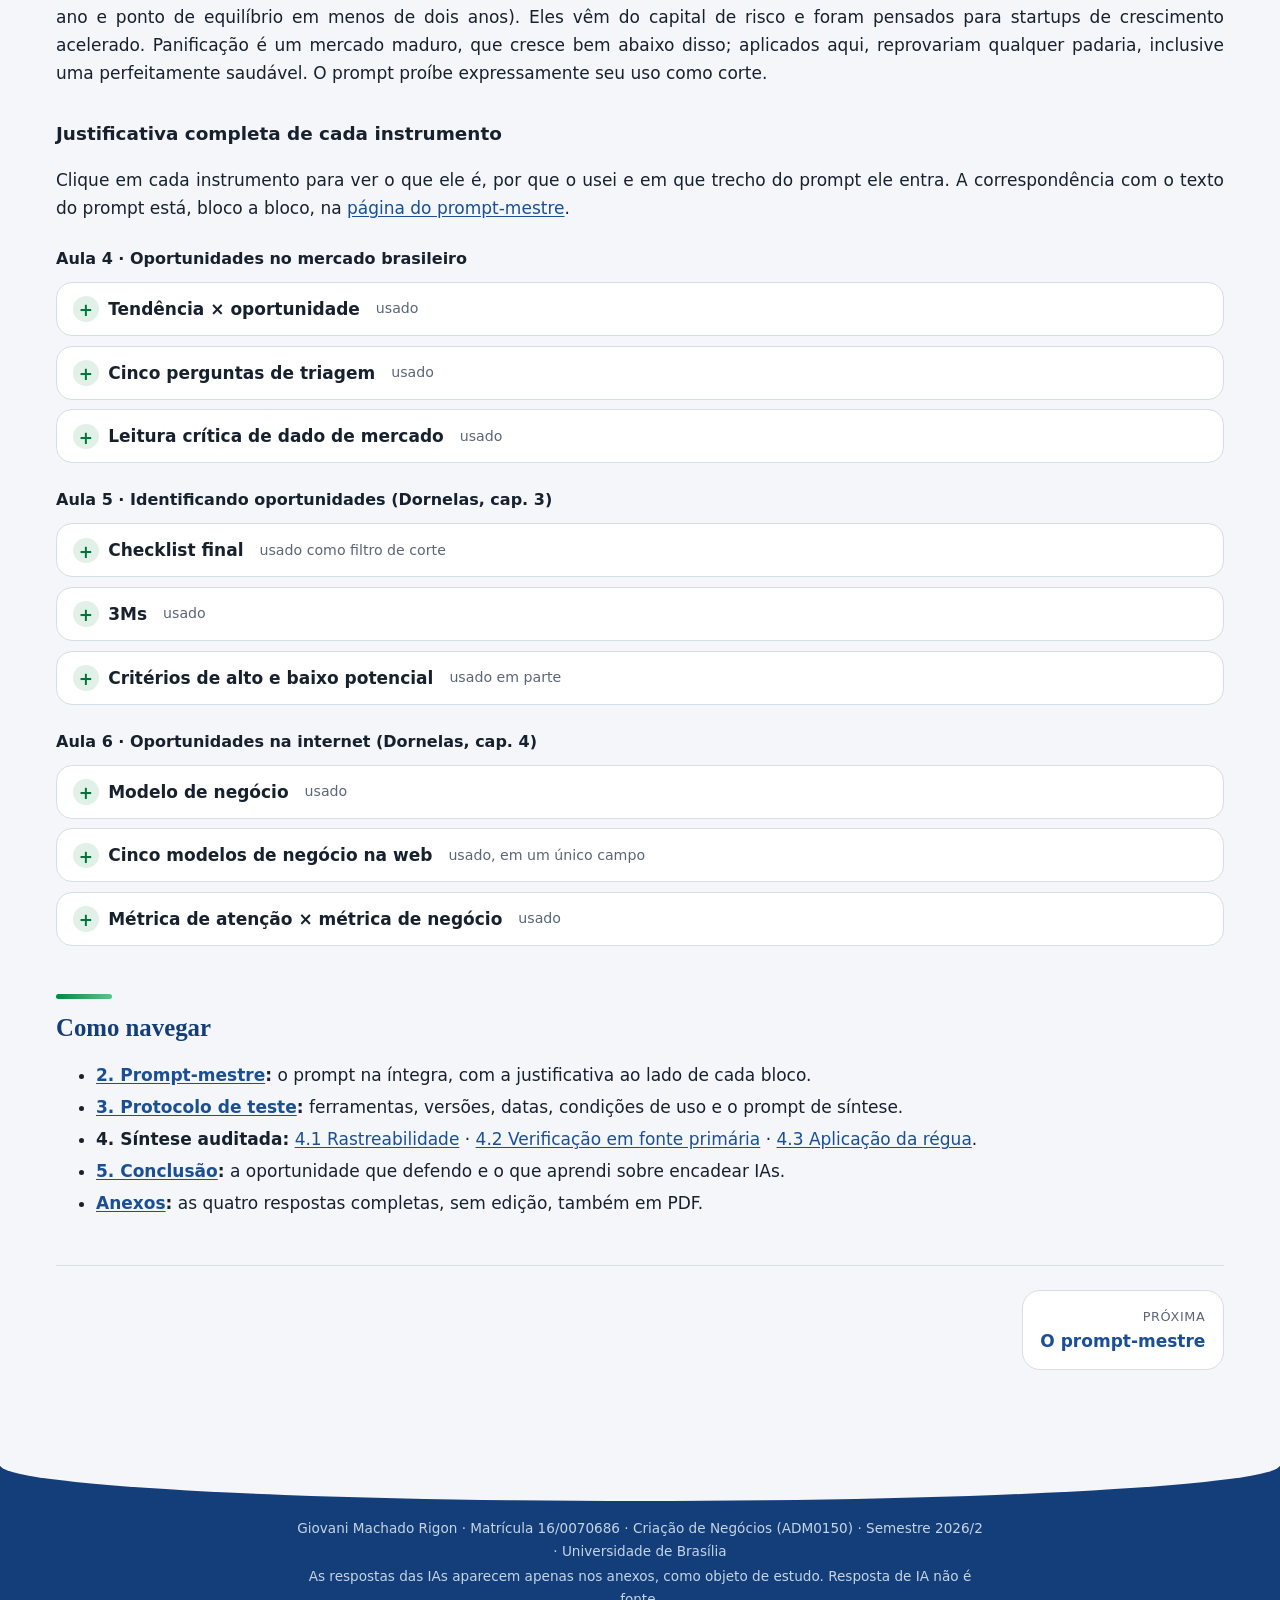
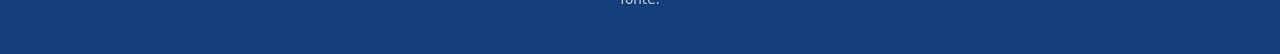
==== commit 1939bc00: "Redesenha o site com movimento e ilustrações animadas de panificação Faixa de abertura em cada págin" ====
--- a/index.html
+++ b/index.html
@@ -9,7 +9,9 @@
 <link rel="stylesheet" href="assets/estilo.css">
 </head>
 <body class="main">
+<script>document.documentElement.classList.add("js")</script>
 <a class="pular" href="#conteudo">Pular para o conteúdo</a>
+<div class="progresso" aria-hidden="true"><span></span></div>
 <header class="topo">
   <div class="topo-in">
     <a class="marca" href="index.html">
@@ -27,9 +29,22 @@
   </details>
   <nav class="menu-largo" aria-label="Seções do site"><ul><li><a href="index.html" class="ativo" aria-current="page">Abertura</a></li><li><a href="prompt-mestre.html">Prompt-mestre</a></li><li><a href="protocolo.html">Protocolo</a></li><li class="grupo"><span>Síntese auditada</span><ul><li><a href="auditoria-rastreabilidade.html">Rastreabilidade</a></li><li><a href="auditoria-verificacao.html">Fontes primárias</a></li><li><a href="auditoria-regua.html">Aplicação da régua</a></li></ul></li><li><a href="conclusao.html">Conclusão</a></li><li><a href="anexos.html">Anexos</a></li></ul></nav>
 </header>
+<section class="faixa faixa-main">
+  <span class="bolha b1" aria-hidden="true"></span><span class="bolha b2" aria-hidden="true"></span><span class="bolha b3" aria-hidden="true"></span>
+  <div class="faixa-in">
+    <div class="faixa-txt">
+      <p class="kicker">Estudo de caso · ADM0150 · 2026/2</p>
+      <h1>Panificação no DF: oportunidades com uma cadeia de IAs</h1>
+      <p class="faixa-sub">Um prompt com a régua das Aulas 4, 5 e 6, três IAs, uma quarta IA que sintetiza e uma auditoria que confere tudo na fonte.</p>
+      <p class="cta"><a class="btn btn-claro" href="prompt-mestre.html">Ver o prompt-mestre</a><a class="btn btn-contorno" href="conclusao.html">Ir para a conclusão</a></p>
+    </div>
+    <div class="faixa-img"><img src="assets/img/forno.svg" alt="" width="400" height="320"></div>
+  </div>
+  <svg class="onda" viewBox="0 0 1440 80" preserveAspectRatio="none" aria-hidden="true"><path class="onda-v" d="M-80 40c260 40 500 40 800 0s500-40 800 0v40H-80z"/><path class="onda-f" d="M0 56c240-32 480-32 720 0s480 32 720 0v24H0z"/></svg>
+</section>
+<div class="marquee" aria-label="Instrumentos das Aulas 4, 5 e 6 usados no prompt"><ul><li>Tendência × oportunidade</li><li>Cinco perguntas de triagem</li><li>Leitura crítica de dado</li><li>Checklist de Dornelas</li><li>3Ms</li><li>Alto e baixo potencial</li><li>Modelo de negócio</li><li>Cinco modelos na web</li><li>Atenção × negócio</li></ul><ul aria-hidden="true"><li>Tendência × oportunidade</li><li>Cinco perguntas de triagem</li><li>Leitura crítica de dado</li><li>Checklist de Dornelas</li><li>3Ms</li><li>Alto e baixo potencial</li><li>Modelo de negócio</li><li>Cinco modelos na web</li><li>Atenção × negócio</li></ul></div>
 <main id="conteudo">
 <article class="conteudo">
-<h1>Abertura e régua analítica</h1>
 <div class="ident">
 <p>
 <span>Aluno</span><strong>Giovani Machado Rigon</strong>
@@ -48,14 +63,36 @@
 <h2 id="objetivo-do-estudo">Objetivo do estudo</h2>
 <p>Este estudo testa um método de detecção de oportunidades de negócio em que quatro inteligências artificiais trabalham em cadeia, e examina onde essa cadeia falha.</p>
 <p>O recorte é o mercado de <strong>panificação (padarias) no Distrito Federal</strong>, em regiões administrativas no entorno do Plano Piloto com custo de operação menor, para um negócio de pequeno ou médio porte, com capital de até <strong>R$ 500 mil</strong> e abertura entre <strong>2026 e 2030</strong>.</p>
-<p>O caminho seguido tem quatro passos:</p>
-<ol type="1">
-<li><strong>Prompt-mestre.</strong> Escrevi um único prompt que carrega os instrumentos de avaliação de oportunidade das Aulas 4, 5 e 6 (<a href="prompt-mestre.html">página 2</a>).</li>
-<li><strong>Três IAs.</strong> Enviei o mesmo prompt, sem adaptação, ao Gemini, ao DeepSeek e ao ChatGPT (<a href="protocolo.html">página 3</a>).</li>
-<li><strong>Quarta IA.</strong> Submeti as três respostas a uma quarta IA, encarregada apenas de sintetizá-las, com um prompt de síntese próprio (<a href="protocolo.html#prompt-de-síntese">página 3</a>).</li>
-<li><strong>Auditoria.</strong> Tratei a síntese como objeto de investigação: rastreei suas afirmações até as respostas originais, confrontei dados com fontes primárias e apliquei a régua por conta própria (<a href="auditoria-rastreabilidade.html">páginas 4.1 a 4.3</a>).</li>
-</ol>
+<p>O caminho seguido tem quatro passos, como uma receita:</p>
+<div class="passos">
+<a class="passo" href="prompt-mestre.html"><span class="passo-img"><img src="assets/img/receita.svg" alt="" loading="lazy"></span><span class="passo-n">1</span><strong>Prompt-mestre</strong><span>Um único prompt que carrega os instrumentos de avaliação de oportunidade das Aulas 4, 5 e 6.</span></a>
+<a class="passo" href="protocolo.html"><span class="passo-img"><img src="assets/img/tigelas.svg" alt="" loading="lazy"></span><span class="passo-n">2</span><strong>Três IAs</strong><span>O mesmo prompt, sem adaptação, no Gemini (A), no DeepSeek (B) e no ChatGPT (C).</span></a>
+<a class="passo" href="protocolo.html#prompt-de-síntese"><span class="passo-img"><img src="assets/img/forno.svg" alt="" loading="lazy"></span><span class="passo-n">3</span><strong>Quarta IA</strong><span>O Claude (D) sintetiza as três respostas, com um prompt de síntese próprio.</span></a>
+<a class="passo" href="auditoria-rastreabilidade.html"><span class="passo-img"><img src="assets/img/lupa.svg" alt="" loading="lazy"></span><span class="passo-n">4</span><strong>Auditoria</strong><span>Rastreio a síntese até as respostas, confronto dados com fontes primárias e aplico a régua por conta própria.</span></a>
+</div>
 <h2 id="resultado-em-uma-frase">Resultado em uma frase</h2>
+<div class="numeros">
+<div class="info">
+<p>16</p>
+<p>afirmações da síntese auditadas</p>
+</div>
+<div class="warn">
+<p>4</p>
+<p>distorcidas em certeza ou sentido</p>
+</div>
+<div class="bad">
+<p>2</p>
+<p>órfãs, sem origem nas três IAs</p>
+</div>
+<div class="info">
+<p>3</p>
+<p>ressalvas suprimidas</p>
+</div>
+<div class="ok">
+<p>1 de 7</p>
+<p>dados confirmados por inteiro na fonte primária</p>
+</div>
+</div>
 <div class="caixa destaque">
 <p>A síntese manteve os números, mas perdeu as dúvidas: das 16 afirmações auditadas, 4 foram distorcidas em certeza ou sentido, 2 são órfãs e 3 ressalvas das próprias IAs sumiram. Na fonte primária, só 1 de 7 afirmações se confirmou por inteiro, e os dados por RA das três IAs têm edição, ano ou RA trocados. Pela régua das Aulas 5 e 6, nenhuma oportunidade passa nas cinco perguntas hoje; a única que eu defenderia é a panificação sem glúten dedicada, vendida primeiro a cafeterias e restaurantes.</p>
 </div>
@@ -276,5 +313,7 @@
   <p>Giovani Machado Rigon · Matrícula 16/0070686 · Criação de Negócios (ADM0150) · Semestre 2026/2 · Universidade de Brasília</p>
   <p>As respostas das IAs aparecem apenas nos anexos, como objeto de estudo. Resposta de IA não é fonte.</p>
 </footer>
+<a class="topo-btn" href="#" aria-label="Voltar ao topo">↑</a>
+<script src="assets/movimento.js" defer></script>
 </body>
 </html>
--- a/assets/estilo.css
+++ b/assets/estilo.css
@@ -23,7 +23,7 @@
   --info-bg: #e3ecf6;
   --mark: #ffe58a;
   --code-bg: #eef2f7;
-  --radius: 10px;
+  --radius: 16px;
   --font: system-ui, -apple-system, "Segoe UI", Roboto, "Helvetica Neue", Arial, sans-serif;
   --serif: Georgia, "Iowan Old Style", "Times New Roman", serif;
   --mono: ui-monospace, "SFMono-Regular", Menlo, Consolas, "Liberation Mono", monospace;
@@ -103,7 +103,7 @@
 .pular:focus { left: 1rem; }
 
 /* Cabeçalho */
-.topo { background: var(--head-bg); color: var(--head-text); border-bottom: 4px solid var(--green); }
+.topo { background: var(--head-bg); color: var(--head-text); position: relative; z-index: 6; }
 .topo-in {
   max-width: 1200px; margin: 0 auto; padding: 1rem 16px .4rem;
   display: flex; flex-wrap: wrap; align-items: center; justify-content: space-between; gap: .3rem 1.5rem;
@@ -151,7 +151,7 @@
 }
 
 /* Conteúdo */
-main { max-width: 1200px; margin: 0 auto; padding: 2rem 16px 3rem; }
+main { max-width: 1200px; margin: 0 auto; padding: 1rem 16px 3rem; }
 .conteudo h1 {
   font-family: var(--serif); font-size: clamp(1.7rem, 4vw, 2.4rem); line-height: 1.2;
   margin: 0 0 1.2rem; letter-spacing: -.015em; color: var(--accent);
@@ -282,3 +282,148 @@
 
 /* Cartões curtos não usam justificado */
 .conteudo .ident p, .conteudo .numeros p, .conteudo .lista-anexos li, .conteudo .pager a { text-align: left; hyphens: manual; }
+.tabela .tabela { margin: 0; border: 0; border-radius: 0; overflow: visible; }
+
+
+/* ===================== Movimento e faixa de abertura ===================== */
+html { scroll-behavior: smooth; }
+@media (prefers-reduced-motion: reduce) { html { scroll-behavior: auto; } }
+
+.progresso { position: fixed; inset: 0 0 auto 0; height: 4px; z-index: 50; pointer-events: none; }
+.progresso span { display: block; height: 100%; background: linear-gradient(90deg, var(--green), #5fc28a); transform: scaleX(0); transform-origin: 0 50%; }
+
+.faixa {
+  position: relative; overflow: hidden; color: #fff;
+  background: radial-gradient(1200px 500px at 85% 10%, rgba(95,194,138,.22), transparent 60%),
+              linear-gradient(160deg, var(--head-bg) 0%, #0d2c57 100%);
+  padding: 2.2rem 16px 5.5rem;
+}
+.faixa-in { max-width: 1168px; margin: 0 auto; display: grid; grid-template-columns: minmax(0, 1.25fr) minmax(0, 1fr); gap: 2rem; align-items: center; position: relative; z-index: 2; }
+.faixa .kicker {
+  display: inline-block; margin: 0 0 .9rem; padding: .3rem .85rem; border-radius: 999px;
+  background: rgba(255,255,255,.12); border: 1px solid rgba(255,255,255,.22);
+  font-size: .8rem; font-weight: 700; letter-spacing: .08em; text-transform: uppercase;
+  animation: sobe .7s ease both;
+}
+.faixa h1 {
+  font-family: var(--serif); font-size: clamp(2rem, 4.6vw, 3.4rem); line-height: 1.08; letter-spacing: -.02em;
+  margin: 0 0 1rem; color: #fff; animation: sobe .7s .08s ease both;
+}
+.faixa-index h1 { font-size: clamp(2.2rem, 5.4vw, 4rem); }
+.faixa-sub { font-size: clamp(1rem, 1.6vw, 1.2rem); color: var(--head-muted); max-width: 46ch; margin: 0; animation: sobe .7s .16s ease both; }
+.faixa-img { animation: surge .9s .1s cubic-bezier(.2,.8,.2,1.2) both; }
+.faixa-img img { width: 100%; max-width: 420px; height: auto; display: block; margin-left: auto; filter: drop-shadow(0 18px 30px rgba(0,0,0,.25)); animation: flutua 6s ease-in-out infinite; }
+.faixa-annex .faixa-img img, .faixa-audit .faixa-img img { max-width: 320px; }
+.faixa-annex { padding-bottom: 4.5rem; }
+.faixa-annex h1 { font-size: clamp(1.7rem, 3.6vw, 2.6rem); }
+
+.bolha { position: absolute; border-radius: 50%; z-index: 1; pointer-events: none; }
+.bolha.b1 { width: 260px; height: 260px; left: -80px; top: -90px; background: rgba(255,255,255,.06); animation: deriva 14s ease-in-out infinite; }
+.bolha.b2 { width: 120px; height: 120px; left: 42%; bottom: 40px; background: rgba(95,194,138,.18); animation: deriva 11s -3s ease-in-out infinite reverse; }
+.bolha.b3 { width: 18px; height: 18px; right: 8%; top: 22%; background: #5fc28a; animation: deriva 7s -1s ease-in-out infinite; }
+
+.onda { position: absolute; left: 0; right: 0; bottom: -1px; width: 100%; height: 70px; z-index: 3; display: block; }
+.onda-v { fill: var(--green); opacity: .55; animation: maré 9s ease-in-out infinite alternate; transform-origin: center; }
+.onda-f { fill: var(--bg); }
+
+.cta { display: flex; flex-wrap: wrap; gap: .7rem; margin: 1.6rem 0 0; animation: sobe .7s .24s ease both; }
+.btn {
+  display: inline-flex; align-items: center; gap: .5rem; padding: .8rem 1.4rem; border-radius: 999px;
+  font-weight: 700; text-decoration: none; transition: transform .2s ease, box-shadow .2s ease, background .2s ease;
+}
+.btn:hover { transform: translateY(-2px); }
+.btn-claro { background: #fff; color: #133e79; box-shadow: 0 8px 20px rgba(0,0,0,.18); }
+.btn-claro:hover { box-shadow: 0 12px 26px rgba(0,0,0,.25); }
+.btn-contorno { color: #fff; border: 2px solid rgba(255,255,255,.55); }
+.btn-contorno:hover { background: rgba(255,255,255,.1); border-color: #fff; }
+.btn::after { content: "→"; transition: transform .2s ease; }
+.btn:hover::after { transform: translateX(4px); }
+
+@keyframes sobe { from { opacity: 0; transform: translateY(18px); } to { opacity: 1; transform: none; } }
+@keyframes surge { from { opacity: 0; transform: scale(.85) rotate(-3deg); } to { opacity: 1; transform: none; } }
+@keyframes flutua { 0%, 100% { transform: translateY(0); } 50% { transform: translateY(-10px); } }
+@keyframes deriva { 0%, 100% { transform: translate(0, 0); } 50% { transform: translate(24px, 18px); } }
+@keyframes maré { from { transform: translateX(-30px); } to { transform: translateX(30px); } }
+
+@media (max-width: 820px) {
+  .faixa { padding: 1.6rem 16px 4.5rem; }
+  .faixa-in { grid-template-columns: 1fr; gap: 1rem; }
+  .faixa-img { order: -1; }
+  .faixa-img img { max-width: 240px; margin: 0 auto; }
+  .faixa-annex .faixa-img, .faixa-audit .faixa-img { display: none; }
+  .onda { height: 44px; }
+}
+
+/* Faixa de palavras correndo */
+.marquee { overflow: hidden; display: flex; gap: 0; padding: .9rem 0; margin-top: -.2rem; mask-image: linear-gradient(90deg, transparent, #000 8%, #000 92%, transparent); -webkit-mask-image: linear-gradient(90deg, transparent, #000 8%, #000 92%, transparent); }
+.marquee ul { list-style: none; margin: 0; padding: 0; display: flex; gap: .8rem; flex-shrink: 0; padding-right: .8rem; animation: corre 38s linear infinite; }
+.marquee li { white-space: nowrap; padding: .45rem 1rem; border-radius: 999px; background: var(--surface); border: 1px solid var(--line); font-weight: 600; font-size: .92rem; color: var(--accent); }
+.marquee li:nth-child(3n+2) { background: var(--green-soft); color: var(--ok); border-color: transparent; }
+.marquee:hover ul { animation-play-state: paused; }
+@keyframes corre { to { transform: translateX(-100%); } }
+
+/* Cartões dos quatro passos */
+.passos { display: grid; grid-template-columns: repeat(4, minmax(0, 1fr)); gap: 1rem; margin: 1.2rem 0 1.8rem; }
+@media (max-width: 1000px) { .passos { grid-template-columns: repeat(2, minmax(0, 1fr)); } }
+@media (max-width: 520px) { .passos { grid-template-columns: 1fr; } }
+.passo {
+  position: relative; display: flex; flex-direction: column; gap: .35rem; text-decoration: none; color: var(--text);
+  background: var(--surface); border: 1px solid var(--line); border-radius: 20px; padding: .8rem .8rem 1.1rem;
+  transition: transform .25s ease, box-shadow .25s ease, border-color .25s ease;
+}
+.passo:hover { transform: translateY(-6px) rotate(-.4deg); box-shadow: 0 18px 36px rgba(19,62,121,.18); border-color: var(--green); }
+.passo-img { display: block; background: linear-gradient(160deg, #133e79, #0d2c57); border-radius: 14px; padding: .4rem; margin-bottom: .5rem; overflow: hidden; }
+.passo-img img { display: block; width: 100%; height: auto; transition: transform .4s ease; }
+.passo:hover .passo-img img { transform: scale(1.06); }
+.passo-n { position: absolute; top: .3rem; left: .3rem; width: 2rem; height: 2rem; border-radius: 50%; background: var(--green); color: #fff; display: grid; place-items: center; font-weight: 800; box-shadow: 0 4px 10px rgba(0,0,0,.2); }
+.passo strong { font-size: 1.08rem; color: var(--accent); padding: 0 .3rem; }
+.passo > span:last-child { font-size: .92rem; color: var(--muted); line-height: 1.5; padding: 0 .3rem; text-align: left; }
+
+/* Revelação ao rolar */
+.js .revela { opacity: 0; transform: translateY(22px); transition: opacity .7s ease, transform .7s cubic-bezier(.2,.7,.2,1); transition-delay: var(--atraso, 0ms); }
+.js .revela.visivel { opacity: 1; transform: none; }
+@media (prefers-reduced-motion: reduce) { .js .revela { opacity: 1; transform: none; transition: none; } }
+
+/* Interações em cartões e caixas */
+.numeros > div, .ident, .caixa, details.instr, .lista-anexos li, .bloco { transition: transform .25s ease, box-shadow .25s ease, opacity .7s ease; }
+.numeros > div:hover, .lista-anexos li:hover, details.instr:hover { transform: translateY(-4px); box-shadow: 0 14px 28px rgba(19,62,121,.14); }
+.numeros > div { border-radius: 20px; position: relative; overflow: hidden; }
+.numeros > div::before { content: ""; position: absolute; inset: 0 auto 0 0; width: 5px; background: currentColor; opacity: .0; }
+.numeros .ok { border-top: 4px solid var(--ok); } .numeros .warn { border-top: 4px solid var(--warn); }
+.numeros .bad { border-top: 4px solid var(--bad); } .numeros .info { border-top: 4px solid var(--info); }
+details.instr summary { list-style: none; display: flex; align-items: center; gap: .6rem; }
+details.instr summary::-webkit-details-marker { display: none; }
+details.instr summary::before { content: "+"; flex: none; width: 1.6rem; height: 1.6rem; border-radius: 50%; display: grid; place-items: center; background: var(--green-soft); color: var(--ok); font-weight: 800; transition: transform .3s ease; }
+details.instr[open] summary::before { transform: rotate(45deg); }
+details.instr[open] > div { animation: sobe .4s ease both; }
+
+/* Títulos de seção com marcador */
+.conteudo h2 { border-top: 0; padding-top: .4rem; position: relative; }
+.conteudo h2::before { content: ""; display: block; width: 56px; height: 5px; border-radius: 3px; background: linear-gradient(90deg, var(--green), #5fc28a); margin-bottom: .8rem; }
+
+/* Selos com leve pulso ao aparecer */
+.visivel .selo { animation: pulso .6s ease both; }
+@keyframes pulso { 0% { transform: scale(.7); opacity: 0; } 60% { transform: scale(1.08); opacity: 1; } 100% { transform: none; } }
+
+/* Links do menu com sublinhado deslizante */
+.menu-largo > ul > li > a { position: relative; }
+.menu-largo > ul > li > a::after { content: ""; position: absolute; left: .7rem; right: .7rem; bottom: -3px; height: 3px; background: #5fc28a; transform: scaleX(0); transform-origin: left; transition: transform .25s ease; }
+.menu-largo > ul > li > a:hover::after { transform: scaleX(1); }
+
+/* Paginação como cartões */
+.pager a { background: var(--surface); border: 1px solid var(--line); border-radius: 18px; padding: .9rem 1.1rem; transition: transform .25s ease, box-shadow .25s ease, border-color .25s ease; }
+.pager a:hover { transform: translateY(-3px); box-shadow: 0 12px 24px rgba(19,62,121,.14); border-color: var(--green); }
+
+/* Botão voltar ao topo */
+.topo-btn { position: fixed; right: 18px; bottom: 18px; width: 48px; height: 48px; border-radius: 50%; display: grid; place-items: center; background: var(--green); color: #fff; text-decoration: none; font-size: 1.3rem; font-weight: 800; box-shadow: 0 10px 24px rgba(0,0,0,.25); opacity: 0; transform: translateY(20px) scale(.8); pointer-events: none; transition: opacity .3s ease, transform .3s ease; z-index: 40; }
+.topo-btn.visivel { opacity: 1; transform: none; pointer-events: auto; }
+.topo-btn:hover { transform: translateY(-3px); }
+
+/* Rodapé com onda */
+.rodape { position: relative; background: var(--head-bg); color: var(--head-muted); border-top: 0; margin-top: 3rem; padding-top: 3rem; }
+.rodape::before { content: ""; position: absolute; left: 0; right: 0; top: -1px; height: 36px; background: var(--bg); border-radius: 0 0 50% 50% / 0 0 100% 100%; }
+
+@media print {
+  .faixa, .marquee, .progresso, .topo-btn { display: none !important; }
+  .js .revela { opacity: 1 !important; transform: none !important; }
+}
